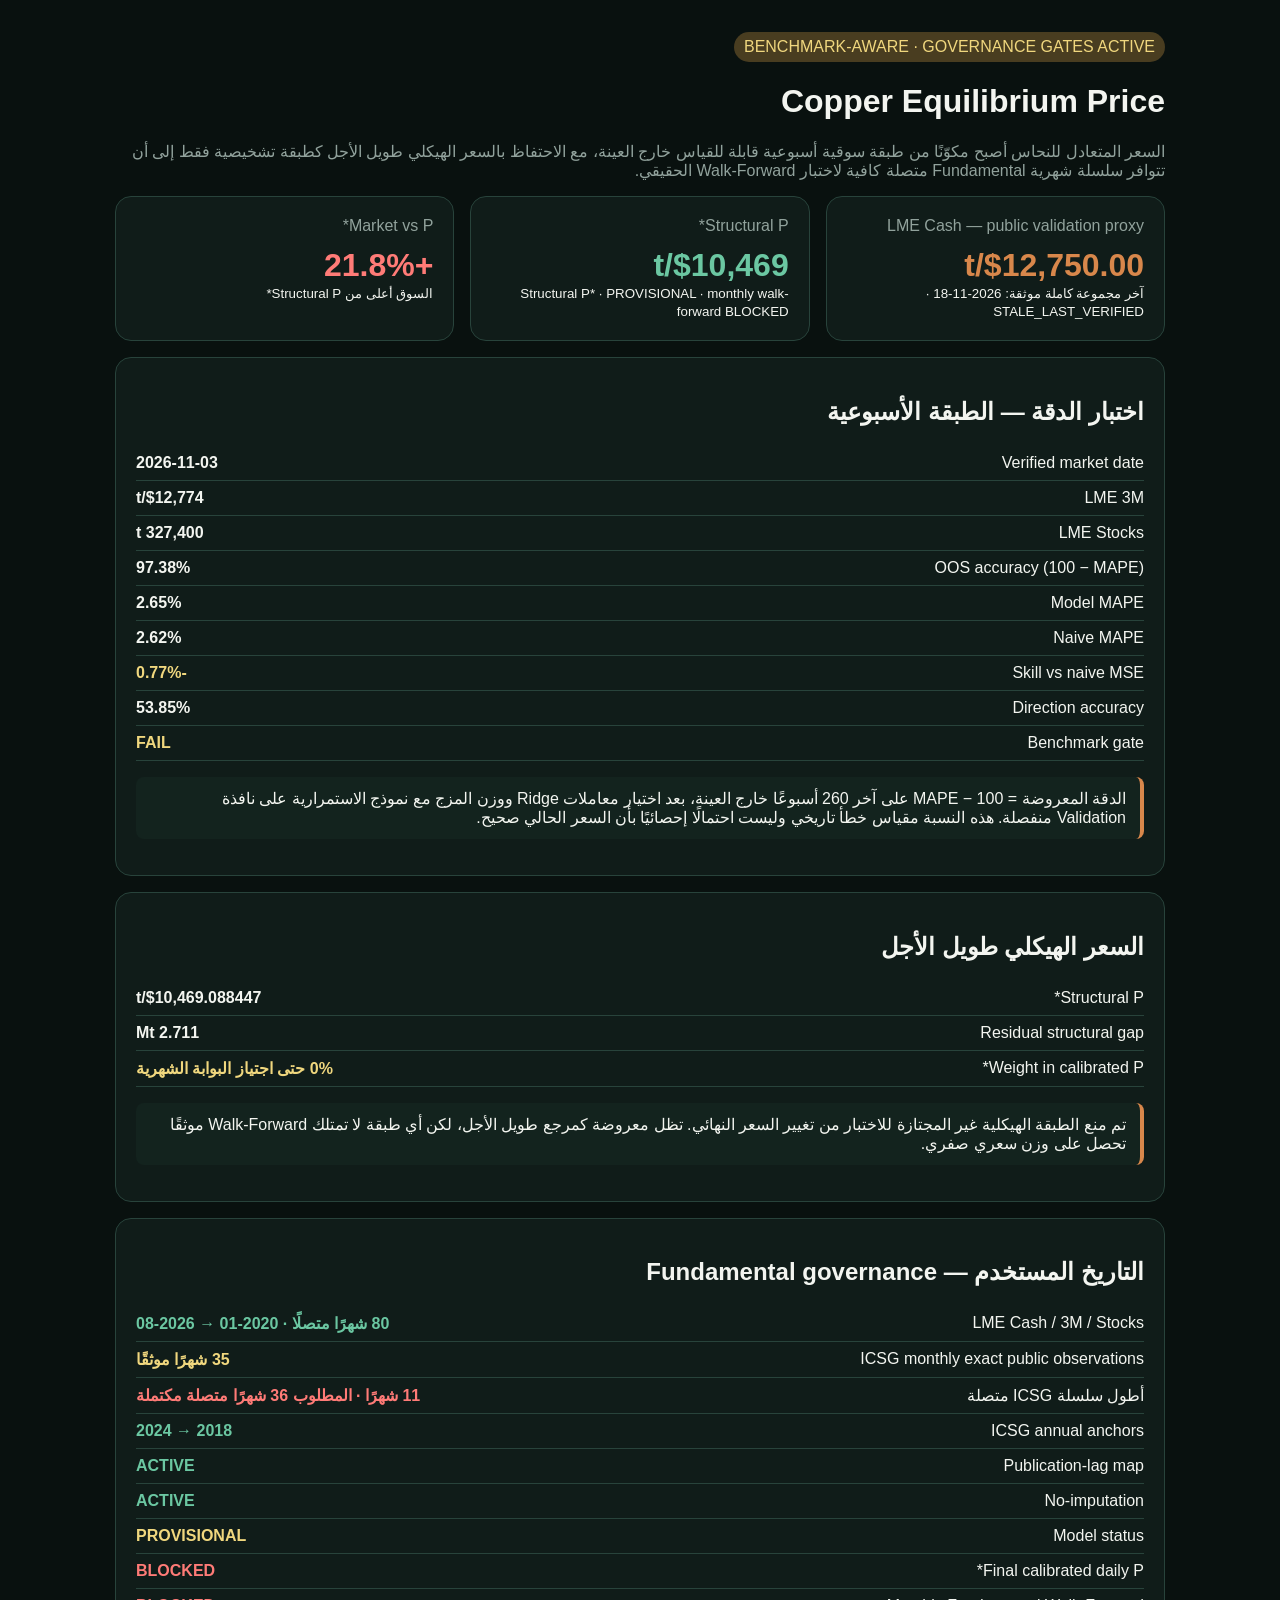
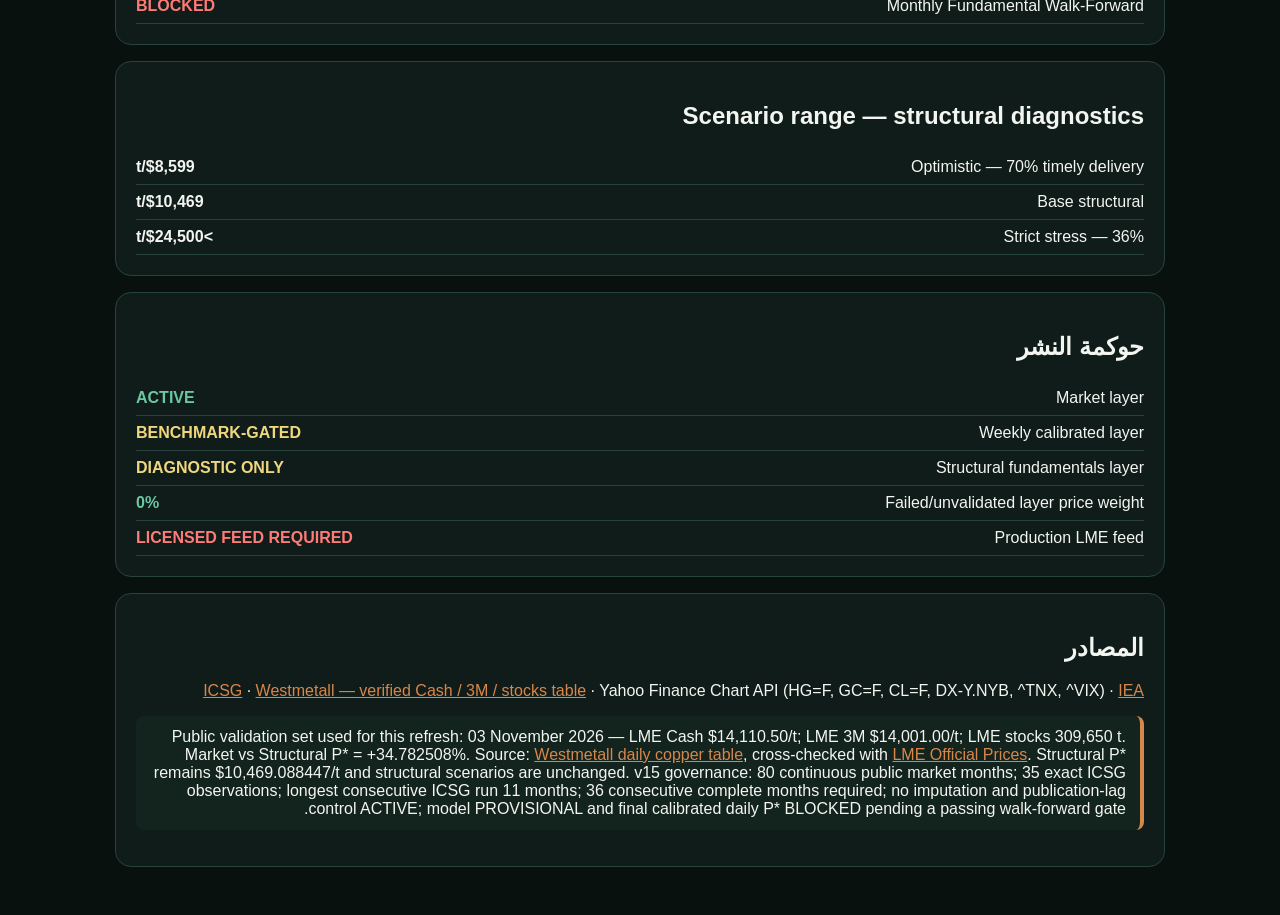
==== docs/index.html @ 7129dbda "chore(copper): strict-governance daily refresh" ====
<!doctype html><html lang="ar" dir="rtl"><head><meta charset="utf-8"><meta name="viewport" content="width=device-width,initial-scale=1"><title>Copper Equilibrium Price</title><style>body{margin:0;background:#09110f;color:#f3f5f0;font-family:Arial,sans-serif}main{max-width:1050px;margin:auto;padding:32px}.grid{display:grid;grid-template-columns:repeat(3,1fr);gap:16px}.card,.panel{background:#101c19;border:1px solid #28433b;border-radius:16px;padding:20px;margin-bottom:16px}.card strong{display:block;font-size:32px;margin-top:12px}.muted{color:#91a29c}.copper{color:#d8874b}.green{color:#6bc7a2}.red{color:#ff7b77}.yellow{color:#f0d77e}.badge{display:inline-block;padding:6px 10px;border-radius:999px;background:#493d20;color:#f0d77e}.row{display:flex;justify-content:space-between;gap:18px;padding:8px 0;border-bottom:1px solid #28433b}.note{background:#13231e;border-right:4px solid #d8874b;padding:12px 14px;border-radius:8px}a{color:#d8874b}@media(max-width:800px){.grid{grid-template-columns:1fr}.row{align-items:flex-start}}</style></head><body><main><div class="badge">BENCHMARK-AWARE · GOVERNANCE GATES ACTIVE</div><h1>Copper Equilibrium Price</h1><p class="muted">السعر المتعادل للنحاس أصبح مكوّنًا من طبقة سوقية أسبوعية قابلة للقياس خارج العينة، مع الاحتفاظ بالسعر الهيكلي طويل الأجل كطبقة تشخيصية فقط إلى أن تتوافر سلسلة شهرية Fundamental متصلة كافية لاختبار Walk-Forward الحقيقي.</p><section class="grid"><div class="card"><span class="muted">LME Cash — public validation proxy</span><strong class="copper">$12,750.00/t</strong><small>آخر مجموعة كاملة موثقة: 2026-11-18 · STALE_LAST_VERIFIED</small></div><div class="card"><span class="muted">Structural P*</span><strong class="green">$10,469/t</strong><small>Structural P* · PROVISIONAL · monthly walk-forward BLOCKED</small></div><div class="card"><span class="muted">Market vs P*</span><strong class="red">+21.8%</strong><small>السوق أعلى من Structural P*</small></div></section><section class="panel"><h2>اختبار الدقة — الطبقة الأسبوعية</h2><div class="row"><span>Verified market date</span><b>2026-11-03</b></div><div class="row"><span>LME 3M</span><b>$12,774/t</b></div><div class="row"><span>LME Stocks</span><b>327,400 t</b></div><div class="row"><span>OOS accuracy (100 − MAPE)</span><b>97.38%</b></div><div class="row"><span>Model MAPE</span><b>2.65%</b></div><div class="row"><span>Naive MAPE</span><b>2.62%</b></div><div class="row"><span>Skill vs naive MSE</span><b class="yellow">-0.77%</b></div><div class="row"><span>Direction accuracy</span><b>53.85%</b></div><div class="row"><span>Benchmark gate</span><b class="yellow">FAIL</b></div><p class="note">الدقة المعروضة = 100 − MAPE على آخر 260 أسبوعًا خارج العينة، بعد اختيار معاملات Ridge ووزن المزج مع نموذج الاستمرارية على نافذة Validation منفصلة. هذه النسبة مقياس خطأ تاريخي وليست احتمالًا إحصائيًا بأن السعر الحالي صحيح.</p></section><section class="panel"><h2>السعر الهيكلي طويل الأجل</h2><div class="row"><span>Structural P*</span><b>$10,469.088447/t</b></div><div class="row"><span>Residual structural gap</span><b>2.711 Mt</b></div><div class="row"><span>Weight in calibrated P*</span><b class="yellow">0% حتى اجتياز البوابة الشهرية</b></div><p class="note">تم منع الطبقة الهيكلية غير المجتازة للاختبار من تغيير السعر النهائي. تظل معروضة كمرجع طويل الأجل، لكن أي طبقة لا تمتلك Walk-Forward موثقًا تحصل على وزن سعري صفري.</p></section><section class="panel"><h2>التاريخ المستخدم — Fundamental governance</h2><div class="row"><span>LME Cash / 3M / Stocks</span><b class="green">80 شهرًا متصلًا · 2020-01 → 2026-08</b></div><div class="row"><span>ICSG monthly exact public observations</span><b class="yellow">35 شهرًا موثقًا</b></div><div class="row"><span>أطول سلسلة ICSG متصلة</span><b class="red">11 شهرًا · المطلوب 36 شهرًا متصلة مكتملة</b></div><div class="row"><span>ICSG annual anchors</span><b class="green">2018 → 2024</b></div><div class="row"><span>Publication-lag map</span><b class="green">ACTIVE</b></div><div class="row"><span>No-imputation</span><b class="green">ACTIVE</b></div><div class="row"><span>Model status</span><b class="yellow">PROVISIONAL</b></div><div class="row"><span>Final calibrated daily P*</span><b class="red">BLOCKED</b></div><div class="row"><span>Monthly Fundamental Walk-Forward</span><b class="red">BLOCKED</b></div></section><section class="panel"><h2>Scenario range — structural diagnostics</h2><div class="row"><span>Optimistic — 70% timely delivery</span><b>$8,599/t</b></div><div class="row"><span>Base structural</span><b>$10,469/t</b></div><div class="row"><span>Strict stress — 36%</span><b>&gt;$24,500/t</b></div></section><section class="panel"><h2>حوكمة النشر</h2><div class="row"><span>Market layer</span><b class="green">ACTIVE</b></div><div class="row"><span>Weekly calibrated layer</span><b class="yellow">BENCHMARK-GATED</b></div><div class="row"><span>Structural fundamentals layer</span><b class="yellow">DIAGNOSTIC ONLY</b></div><div class="row"><span>Failed/unvalidated layer price weight</span><b class="green">0%</b></div><div class="row"><span>Production LME feed</span><b class="red">LICENSED FEED REQUIRED</b></div></section><section class="panel"><h2>المصادر</h2><p><a href="https://icsg.org/statistical/" target="_blank">ICSG</a> · <a href="https://www.westmetall.com/en/markdaten.php?action=table&field=LME_Cu_cash" target="_blank">Westmetall — verified Cash / 3M / stocks table</a> · Yahoo Finance Chart API (HG=F, GC=F, CL=F, DX-Y.NYB, ^TNX, ^VIX) · <a href="https://www.iea.org/reports/copper-2" target="_blank">IEA</a></p><p class="note">Public validation set used for this refresh: 03 November 2026 — LME Cash $14,110.50/t; LME 3M $14,001.00/t; LME stocks 309,650 t. Market vs Structural P* = +34.782508%. Source: <a href="https://www.westmetall.com/en/markdaten.php?action=table&amp;field=LME_Cu_cash">Westmetall daily copper table</a>, cross-checked with <a href="https://www.lme.com/Market-data/Reports-and-data/LME-Official-Prices">LME Official Prices</a>. Structural P* remains $10,469.088447/t and structural scenarios are unchanged. v15 governance: 80 continuous public market months; 35 exact ICSG observations; longest consecutive ICSG run 11 months; 36 consecutive complete months required; no imputation and publication-lag control ACTIVE; model PROVISIONAL and final calibrated daily P* BLOCKED pending a passing walk-forward gate.</p></section></main></body></html>
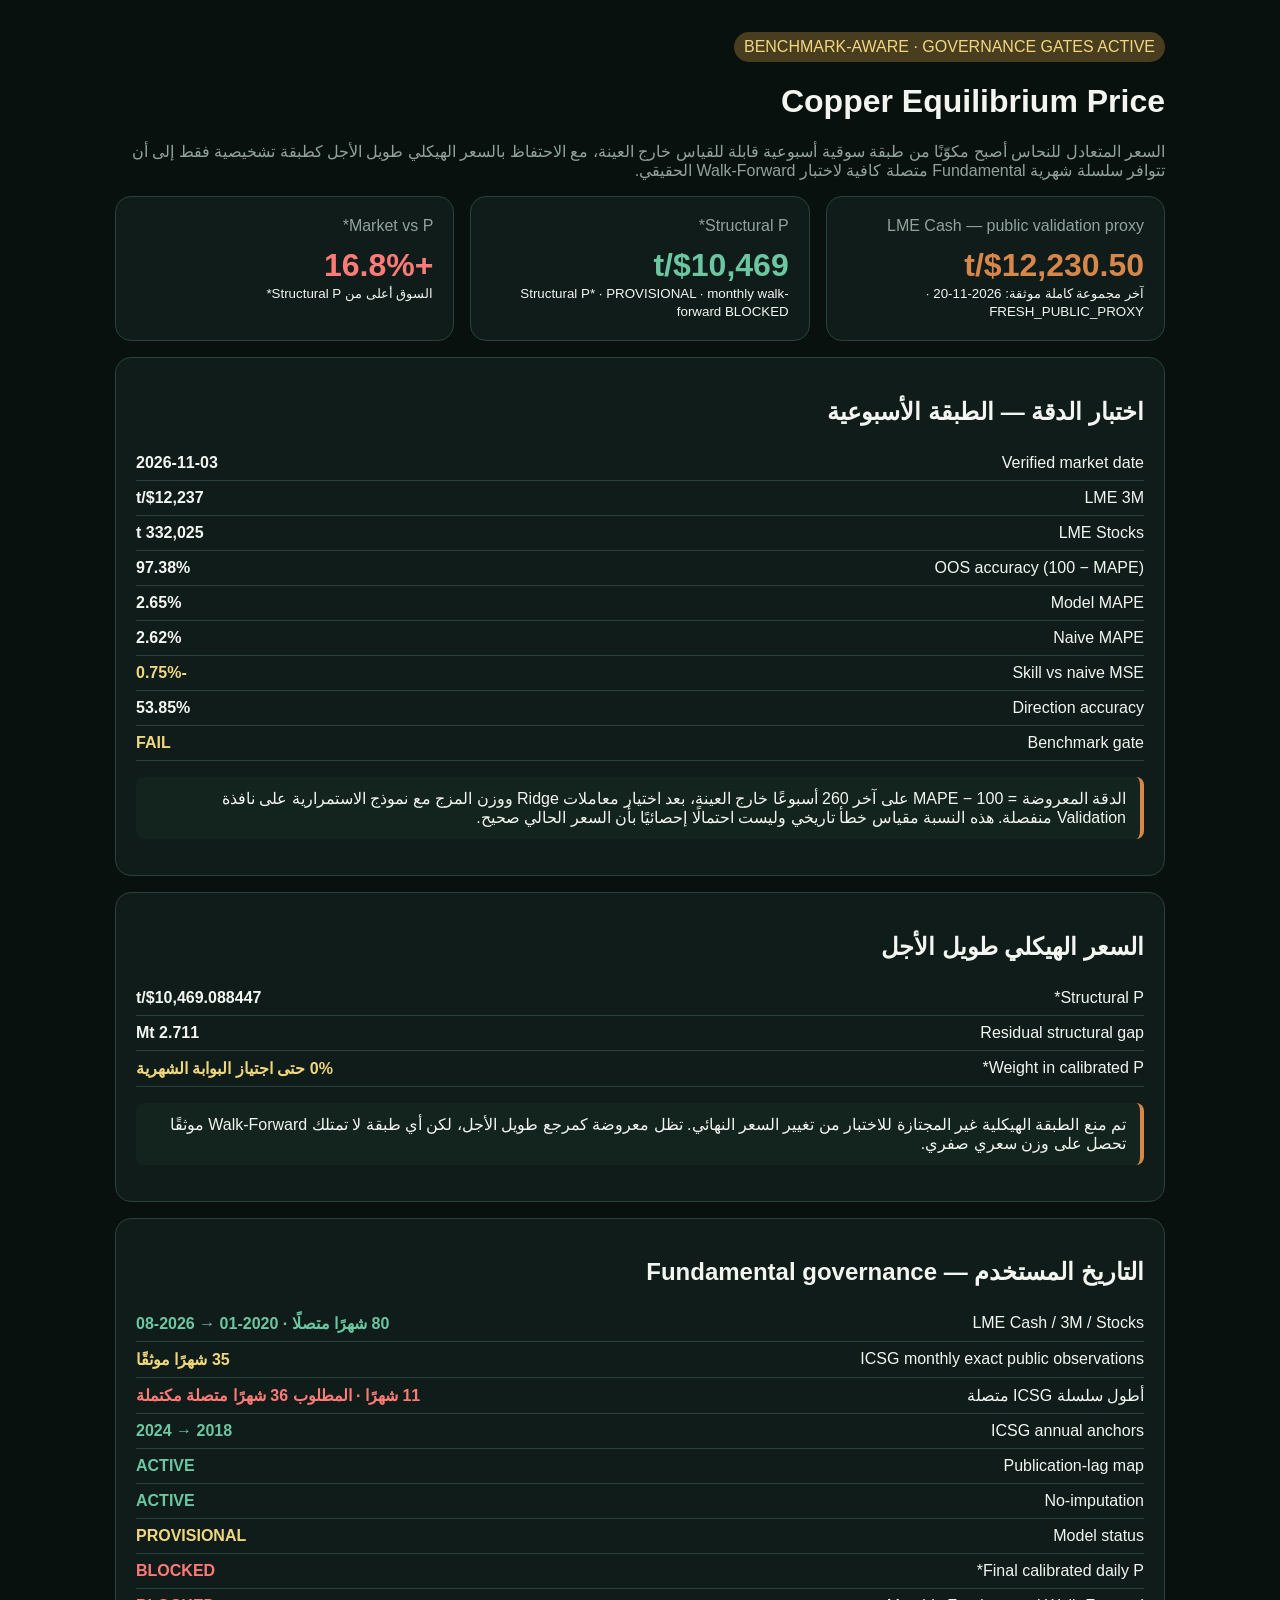
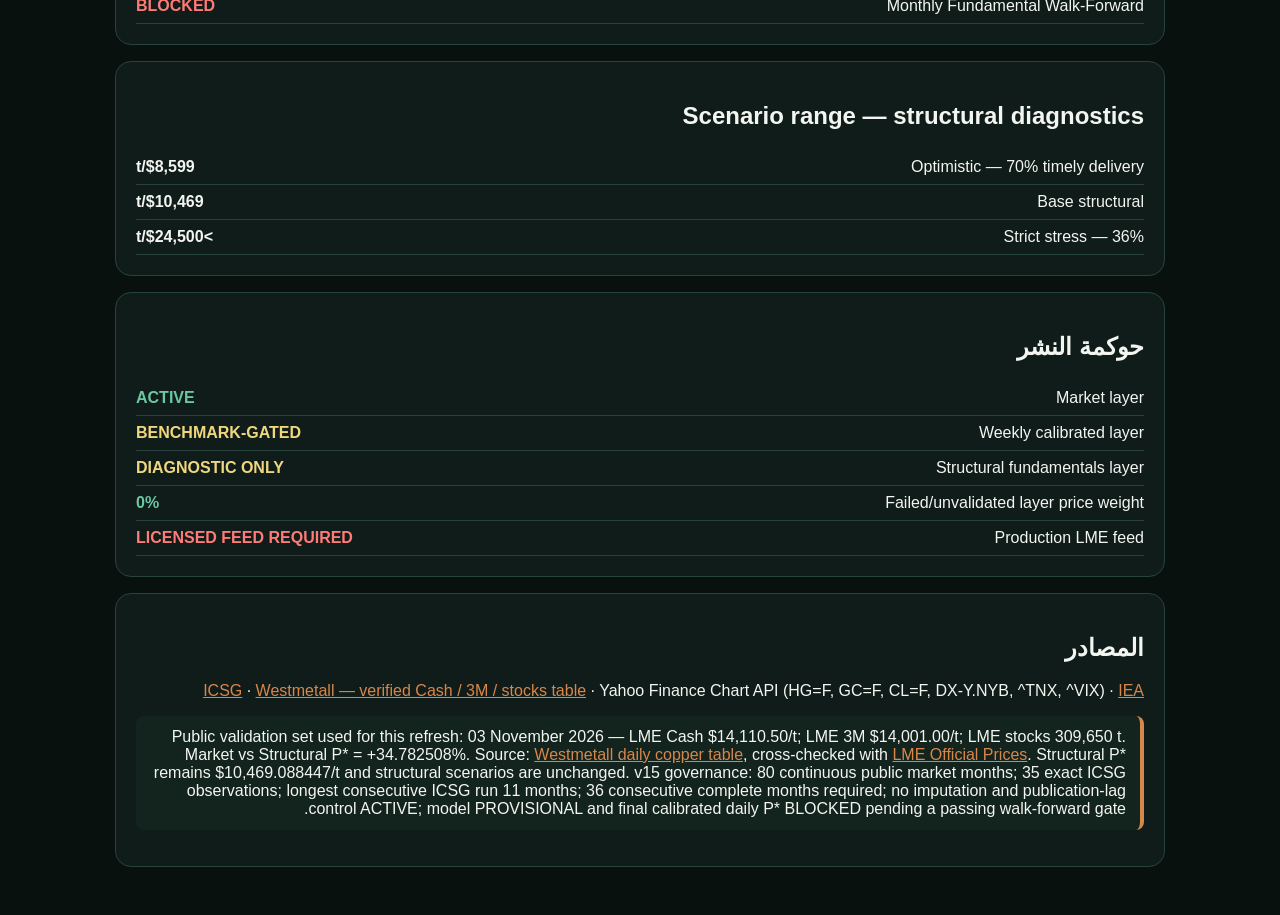
==== commit 991b9c1f: "chore(copper): strict-governance daily refresh" ====
--- a/docs/index.html
+++ b/docs/index.html
@@ -1 +1 @@
-<!doctype html><html lang="ar" dir="rtl"><head><meta charset="utf-8"><meta name="viewport" content="width=device-width,initial-scale=1"><title>Copper Equilibrium Price</title><style>body{margin:0;background:#09110f;color:#f3f5f0;font-family:Arial,sans-serif}main{max-width:1050px;margin:auto;padding:32px}.grid{display:grid;grid-template-columns:repeat(3,1fr);gap:16px}.card,.panel{background:#101c19;border:1px solid #28433b;border-radius:16px;padding:20px;margin-bottom:16px}.card strong{display:block;font-size:32px;margin-top:12px}.muted{color:#91a29c}.copper{color:#d8874b}.green{color:#6bc7a2}.red{color:#ff7b77}.yellow{color:#f0d77e}.badge{display:inline-block;padding:6px 10px;border-radius:999px;background:#493d20;color:#f0d77e}.row{display:flex;justify-content:space-between;gap:18px;padding:8px 0;border-bottom:1px solid #28433b}.note{background:#13231e;border-right:4px solid #d8874b;padding:12px 14px;border-radius:8px}a{color:#d8874b}@media(max-width:800px){.grid{grid-template-columns:1fr}.row{align-items:flex-start}}</style></head><body><main><div class="badge">BENCHMARK-AWARE · GOVERNANCE GATES ACTIVE</div><h1>Copper Equilibrium Price</h1><p class="muted">السعر المتعادل للنحاس أصبح مكوّنًا من طبقة سوقية أسبوعية قابلة للقياس خارج العينة، مع الاحتفاظ بالسعر الهيكلي طويل الأجل كطبقة تشخيصية فقط إلى أن تتوافر سلسلة شهرية Fundamental متصلة كافية لاختبار Walk-Forward الحقيقي.</p><section class="grid"><div class="card"><span class="muted">LME Cash — public validation proxy</span><strong class="copper">$12,750.00/t</strong><small>آخر مجموعة كاملة موثقة: 2026-11-18 · STALE_LAST_VERIFIED</small></div><div class="card"><span class="muted">Structural P*</span><strong class="green">$10,469/t</strong><small>Structural P* · PROVISIONAL · monthly walk-forward BLOCKED</small></div><div class="card"><span class="muted">Market vs P*</span><strong class="red">+21.8%</strong><small>السوق أعلى من Structural P*</small></div></section><section class="panel"><h2>اختبار الدقة — الطبقة الأسبوعية</h2><div class="row"><span>Verified market date</span><b>2026-11-03</b></div><div class="row"><span>LME 3M</span><b>$12,774/t</b></div><div class="row"><span>LME Stocks</span><b>327,400 t</b></div><div class="row"><span>OOS accuracy (100 − MAPE)</span><b>97.38%</b></div><div class="row"><span>Model MAPE</span><b>2.65%</b></div><div class="row"><span>Naive MAPE</span><b>2.62%</b></div><div class="row"><span>Skill vs naive MSE</span><b class="yellow">-0.77%</b></div><div class="row"><span>Direction accuracy</span><b>53.85%</b></div><div class="row"><span>Benchmark gate</span><b class="yellow">FAIL</b></div><p class="note">الدقة المعروضة = 100 − MAPE على آخر 260 أسبوعًا خارج العينة، بعد اختيار معاملات Ridge ووزن المزج مع نموذج الاستمرارية على نافذة Validation منفصلة. هذه النسبة مقياس خطأ تاريخي وليست احتمالًا إحصائيًا بأن السعر الحالي صحيح.</p></section><section class="panel"><h2>السعر الهيكلي طويل الأجل</h2><div class="row"><span>Structural P*</span><b>$10,469.088447/t</b></div><div class="row"><span>Residual structural gap</span><b>2.711 Mt</b></div><div class="row"><span>Weight in calibrated P*</span><b class="yellow">0% حتى اجتياز البوابة الشهرية</b></div><p class="note">تم منع الطبقة الهيكلية غير المجتازة للاختبار من تغيير السعر النهائي. تظل معروضة كمرجع طويل الأجل، لكن أي طبقة لا تمتلك Walk-Forward موثقًا تحصل على وزن سعري صفري.</p></section><section class="panel"><h2>التاريخ المستخدم — Fundamental governance</h2><div class="row"><span>LME Cash / 3M / Stocks</span><b class="green">80 شهرًا متصلًا · 2020-01 → 2026-08</b></div><div class="row"><span>ICSG monthly exact public observations</span><b class="yellow">35 شهرًا موثقًا</b></div><div class="row"><span>أطول سلسلة ICSG متصلة</span><b class="red">11 شهرًا · المطلوب 36 شهرًا متصلة مكتملة</b></div><div class="row"><span>ICSG annual anchors</span><b class="green">2018 → 2024</b></div><div class="row"><span>Publication-lag map</span><b class="green">ACTIVE</b></div><div class="row"><span>No-imputation</span><b class="green">ACTIVE</b></div><div class="row"><span>Model status</span><b class="yellow">PROVISIONAL</b></div><div class="row"><span>Final calibrated daily P*</span><b class="red">BLOCKED</b></div><div class="row"><span>Monthly Fundamental Walk-Forward</span><b class="red">BLOCKED</b></div></section><section class="panel"><h2>Scenario range — structural diagnostics</h2><div class="row"><span>Optimistic — 70% timely delivery</span><b>$8,599/t</b></div><div class="row"><span>Base structural</span><b>$10,469/t</b></div><div class="row"><span>Strict stress — 36%</span><b>&gt;$24,500/t</b></div></section><section class="panel"><h2>حوكمة النشر</h2><div class="row"><span>Market layer</span><b class="green">ACTIVE</b></div><div class="row"><span>Weekly calibrated layer</span><b class="yellow">BENCHMARK-GATED</b></div><div class="row"><span>Structural fundamentals layer</span><b class="yellow">DIAGNOSTIC ONLY</b></div><div class="row"><span>Failed/unvalidated layer price weight</span><b class="green">0%</b></div><div class="row"><span>Production LME feed</span><b class="red">LICENSED FEED REQUIRED</b></div></section><section class="panel"><h2>المصادر</h2><p><a href="https://icsg.org/statistical/" target="_blank">ICSG</a> · <a href="https://www.westmetall.com/en/markdaten.php?action=table&field=LME_Cu_cash" target="_blank">Westmetall — verified Cash / 3M / stocks table</a> · Yahoo Finance Chart API (HG=F, GC=F, CL=F, DX-Y.NYB, ^TNX, ^VIX) · <a href="https://www.iea.org/reports/copper-2" target="_blank">IEA</a></p><p class="note">Public validation set used for this refresh: 03 November 2026 — LME Cash $14,110.50/t; LME 3M $14,001.00/t; LME stocks 309,650 t. Market vs Structural P* = +34.782508%. Source: <a href="https://www.westmetall.com/en/markdaten.php?action=table&amp;field=LME_Cu_cash">Westmetall daily copper table</a>, cross-checked with <a href="https://www.lme.com/Market-data/Reports-and-data/LME-Official-Prices">LME Official Prices</a>. Structural P* remains $10,469.088447/t and structural scenarios are unchanged. v15 governance: 80 continuous public market months; 35 exact ICSG observations; longest consecutive ICSG run 11 months; 36 consecutive complete months required; no imputation and publication-lag control ACTIVE; model PROVISIONAL and final calibrated daily P* BLOCKED pending a passing walk-forward gate.</p></section></main></body></html>
+<!doctype html><html lang="ar" dir="rtl"><head><meta charset="utf-8"><meta name="viewport" content="width=device-width,initial-scale=1"><title>Copper Equilibrium Price</title><style>body{margin:0;background:#09110f;color:#f3f5f0;font-family:Arial,sans-serif}main{max-width:1050px;margin:auto;padding:32px}.grid{display:grid;grid-template-columns:repeat(3,1fr);gap:16px}.card,.panel{background:#101c19;border:1px solid #28433b;border-radius:16px;padding:20px;margin-bottom:16px}.card strong{display:block;font-size:32px;margin-top:12px}.muted{color:#91a29c}.copper{color:#d8874b}.green{color:#6bc7a2}.red{color:#ff7b77}.yellow{color:#f0d77e}.badge{display:inline-block;padding:6px 10px;border-radius:999px;background:#493d20;color:#f0d77e}.row{display:flex;justify-content:space-between;gap:18px;padding:8px 0;border-bottom:1px solid #28433b}.note{background:#13231e;border-right:4px solid #d8874b;padding:12px 14px;border-radius:8px}a{color:#d8874b}@media(max-width:800px){.grid{grid-template-columns:1fr}.row{align-items:flex-start}}</style></head><body><main><div class="badge">BENCHMARK-AWARE · GOVERNANCE GATES ACTIVE</div><h1>Copper Equilibrium Price</h1><p class="muted">السعر المتعادل للنحاس أصبح مكوّنًا من طبقة سوقية أسبوعية قابلة للقياس خارج العينة، مع الاحتفاظ بالسعر الهيكلي طويل الأجل كطبقة تشخيصية فقط إلى أن تتوافر سلسلة شهرية Fundamental متصلة كافية لاختبار Walk-Forward الحقيقي.</p><section class="grid"><div class="card"><span class="muted">LME Cash — public validation proxy</span><strong class="copper">$12,230.50/t</strong><small>آخر مجموعة كاملة موثقة: 2026-11-20 · FRESH_PUBLIC_PROXY</small></div><div class="card"><span class="muted">Structural P*</span><strong class="green">$10,469/t</strong><small>Structural P* · PROVISIONAL · monthly walk-forward BLOCKED</small></div><div class="card"><span class="muted">Market vs P*</span><strong class="red">+16.8%</strong><small>السوق أعلى من Structural P*</small></div></section><section class="panel"><h2>اختبار الدقة — الطبقة الأسبوعية</h2><div class="row"><span>Verified market date</span><b>2026-11-03</b></div><div class="row"><span>LME 3M</span><b>$12,237/t</b></div><div class="row"><span>LME Stocks</span><b>332,025 t</b></div><div class="row"><span>OOS accuracy (100 − MAPE)</span><b>97.38%</b></div><div class="row"><span>Model MAPE</span><b>2.65%</b></div><div class="row"><span>Naive MAPE</span><b>2.62%</b></div><div class="row"><span>Skill vs naive MSE</span><b class="yellow">-0.75%</b></div><div class="row"><span>Direction accuracy</span><b>53.85%</b></div><div class="row"><span>Benchmark gate</span><b class="yellow">FAIL</b></div><p class="note">الدقة المعروضة = 100 − MAPE على آخر 260 أسبوعًا خارج العينة، بعد اختيار معاملات Ridge ووزن المزج مع نموذج الاستمرارية على نافذة Validation منفصلة. هذه النسبة مقياس خطأ تاريخي وليست احتمالًا إحصائيًا بأن السعر الحالي صحيح.</p></section><section class="panel"><h2>السعر الهيكلي طويل الأجل</h2><div class="row"><span>Structural P*</span><b>$10,469.088447/t</b></div><div class="row"><span>Residual structural gap</span><b>2.711 Mt</b></div><div class="row"><span>Weight in calibrated P*</span><b class="yellow">0% حتى اجتياز البوابة الشهرية</b></div><p class="note">تم منع الطبقة الهيكلية غير المجتازة للاختبار من تغيير السعر النهائي. تظل معروضة كمرجع طويل الأجل، لكن أي طبقة لا تمتلك Walk-Forward موثقًا تحصل على وزن سعري صفري.</p></section><section class="panel"><h2>التاريخ المستخدم — Fundamental governance</h2><div class="row"><span>LME Cash / 3M / Stocks</span><b class="green">80 شهرًا متصلًا · 2020-01 → 2026-08</b></div><div class="row"><span>ICSG monthly exact public observations</span><b class="yellow">35 شهرًا موثقًا</b></div><div class="row"><span>أطول سلسلة ICSG متصلة</span><b class="red">11 شهرًا · المطلوب 36 شهرًا متصلة مكتملة</b></div><div class="row"><span>ICSG annual anchors</span><b class="green">2018 → 2024</b></div><div class="row"><span>Publication-lag map</span><b class="green">ACTIVE</b></div><div class="row"><span>No-imputation</span><b class="green">ACTIVE</b></div><div class="row"><span>Model status</span><b class="yellow">PROVISIONAL</b></div><div class="row"><span>Final calibrated daily P*</span><b class="red">BLOCKED</b></div><div class="row"><span>Monthly Fundamental Walk-Forward</span><b class="red">BLOCKED</b></div></section><section class="panel"><h2>Scenario range — structural diagnostics</h2><div class="row"><span>Optimistic — 70% timely delivery</span><b>$8,599/t</b></div><div class="row"><span>Base structural</span><b>$10,469/t</b></div><div class="row"><span>Strict stress — 36%</span><b>&gt;$24,500/t</b></div></section><section class="panel"><h2>حوكمة النشر</h2><div class="row"><span>Market layer</span><b class="green">ACTIVE</b></div><div class="row"><span>Weekly calibrated layer</span><b class="yellow">BENCHMARK-GATED</b></div><div class="row"><span>Structural fundamentals layer</span><b class="yellow">DIAGNOSTIC ONLY</b></div><div class="row"><span>Failed/unvalidated layer price weight</span><b class="green">0%</b></div><div class="row"><span>Production LME feed</span><b class="red">LICENSED FEED REQUIRED</b></div></section><section class="panel"><h2>المصادر</h2><p><a href="https://icsg.org/statistical/" target="_blank">ICSG</a> · <a href="https://www.westmetall.com/en/markdaten.php?action=table&field=LME_Cu_cash" target="_blank">Westmetall — verified Cash / 3M / stocks table</a> · Yahoo Finance Chart API (HG=F, GC=F, CL=F, DX-Y.NYB, ^TNX, ^VIX) · <a href="https://www.iea.org/reports/copper-2" target="_blank">IEA</a></p><p class="note">Public validation set used for this refresh: 03 November 2026 — LME Cash $14,110.50/t; LME 3M $14,001.00/t; LME stocks 309,650 t. Market vs Structural P* = +34.782508%. Source: <a href="https://www.westmetall.com/en/markdaten.php?action=table&amp;field=LME_Cu_cash">Westmetall daily copper table</a>, cross-checked with <a href="https://www.lme.com/Market-data/Reports-and-data/LME-Official-Prices">LME Official Prices</a>. Structural P* remains $10,469.088447/t and structural scenarios are unchanged. v15 governance: 80 continuous public market months; 35 exact ICSG observations; longest consecutive ICSG run 11 months; 36 consecutive complete months required; no imputation and publication-lag control ACTIVE; model PROVISIONAL and final calibrated daily P* BLOCKED pending a passing walk-forward gate.</p></section></main></body></html>
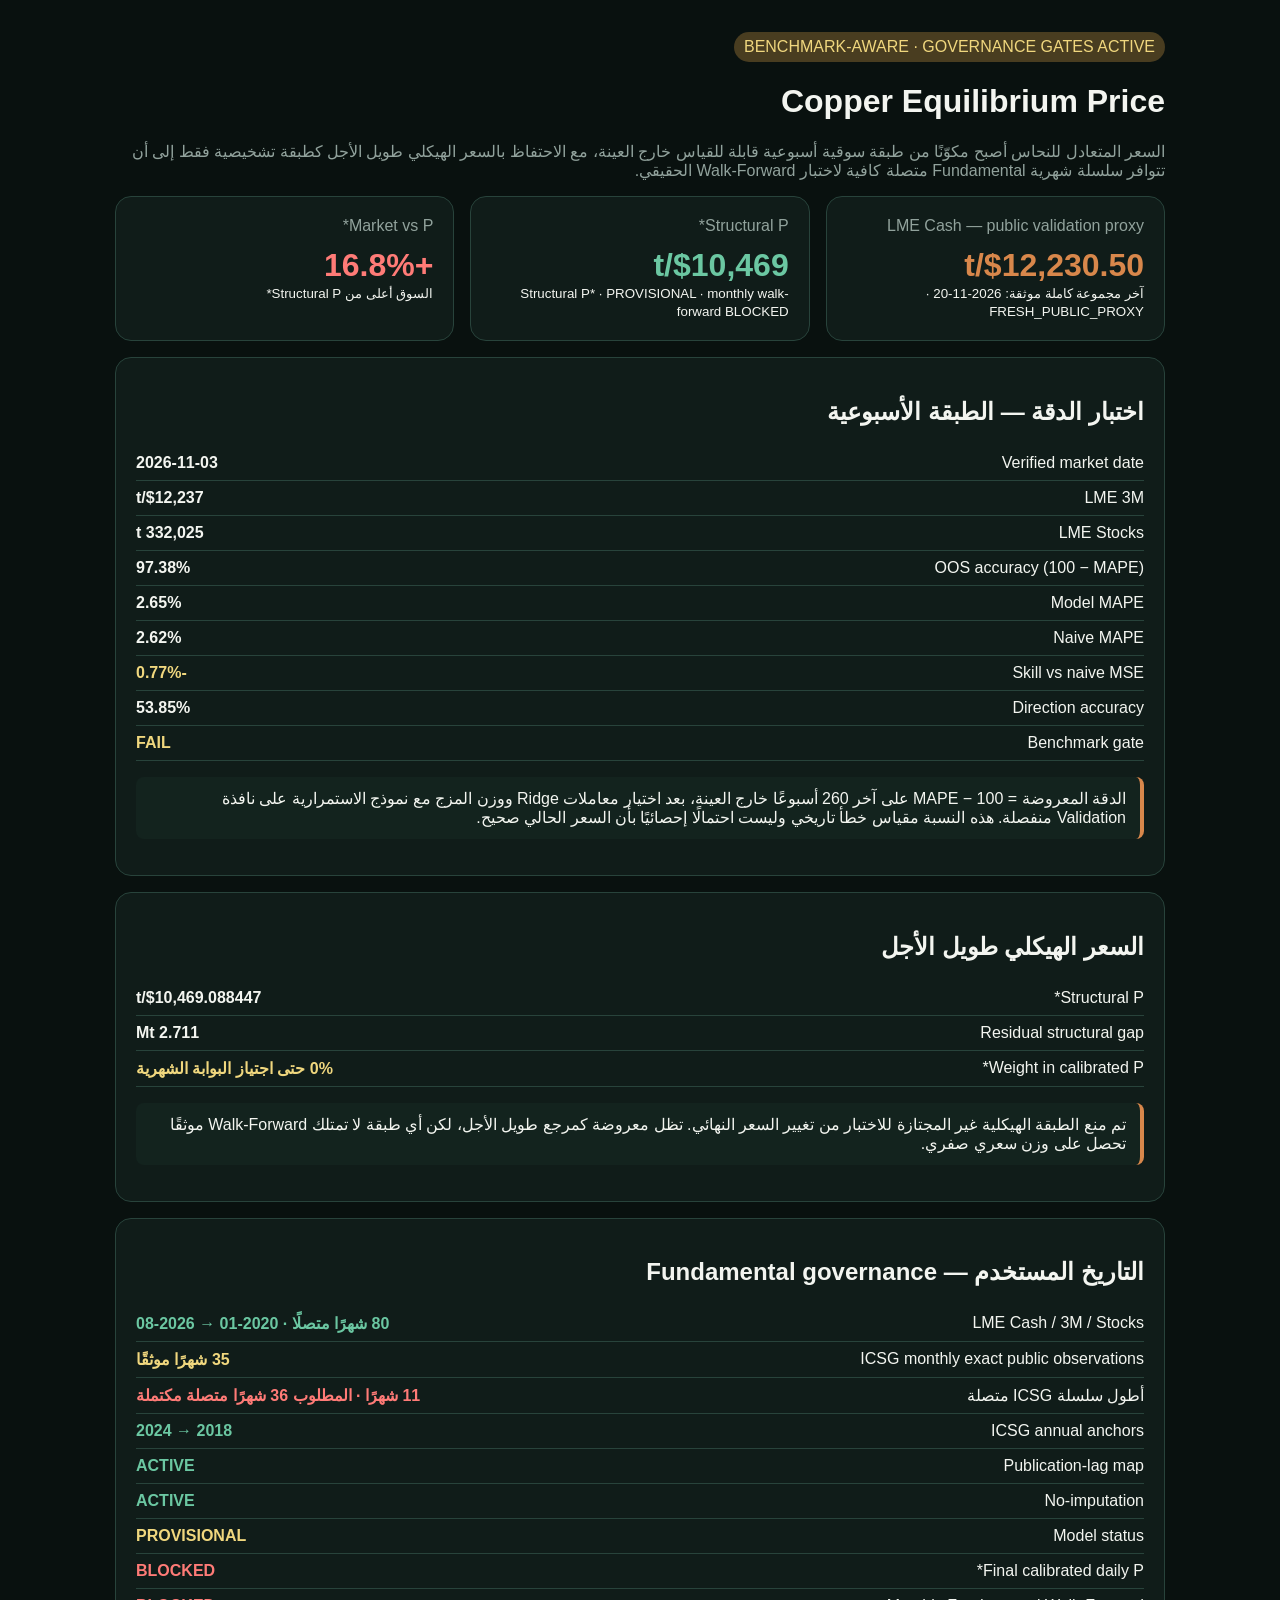
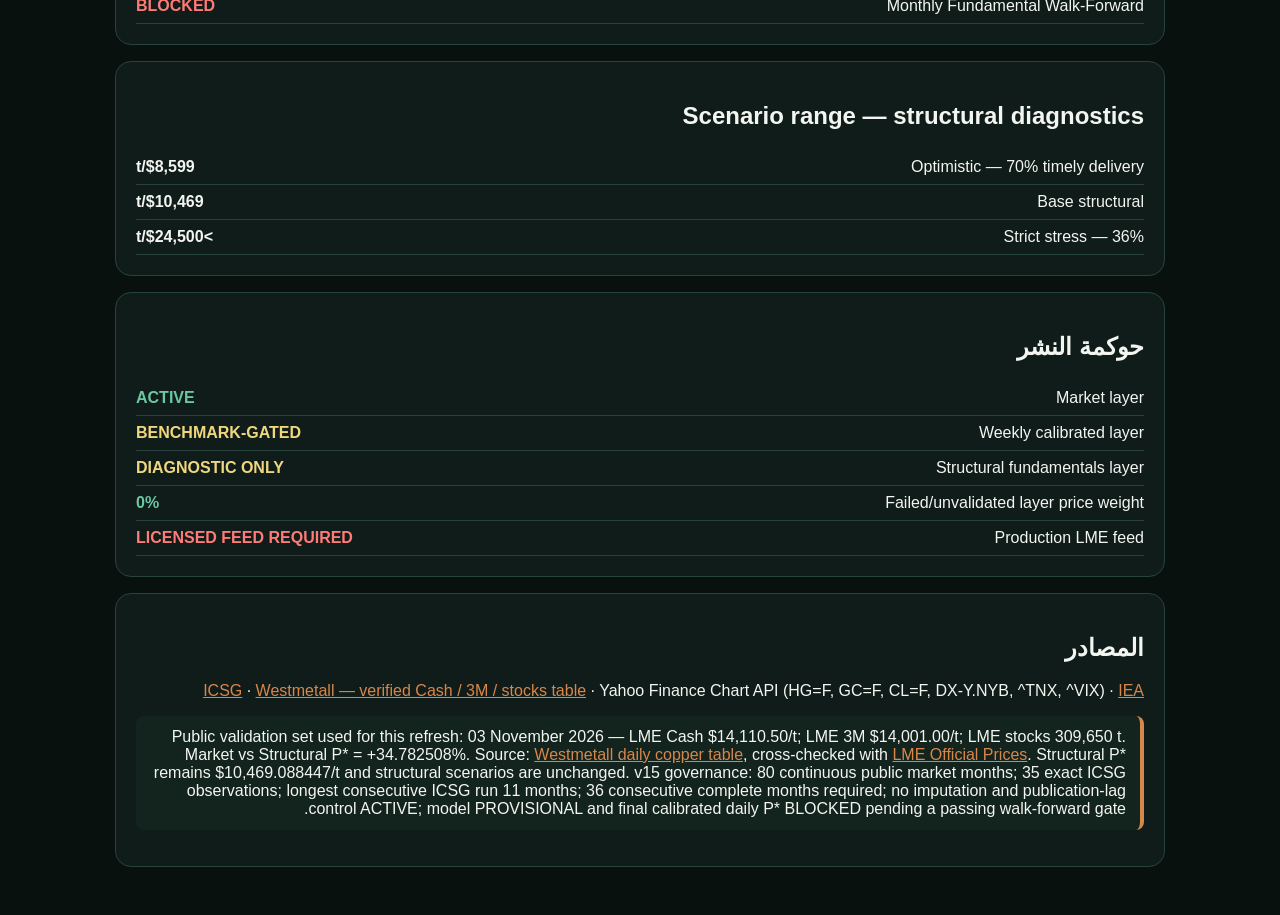
==== commit 0b5b0d12: "chore(copper): strict-governance daily refresh" ====
--- a/docs/index.html
+++ b/docs/index.html
@@ -1 +1 @@
-<!doctype html><html lang="ar" dir="rtl"><head><meta charset="utf-8"><meta name="viewport" content="width=device-width,initial-scale=1"><title>Copper Equilibrium Price</title><style>body{margin:0;background:#09110f;color:#f3f5f0;font-family:Arial,sans-serif}main{max-width:1050px;margin:auto;padding:32px}.grid{display:grid;grid-template-columns:repeat(3,1fr);gap:16px}.card,.panel{background:#101c19;border:1px solid #28433b;border-radius:16px;padding:20px;margin-bottom:16px}.card strong{display:block;font-size:32px;margin-top:12px}.muted{color:#91a29c}.copper{color:#d8874b}.green{color:#6bc7a2}.red{color:#ff7b77}.yellow{color:#f0d77e}.badge{display:inline-block;padding:6px 10px;border-radius:999px;background:#493d20;color:#f0d77e}.row{display:flex;justify-content:space-between;gap:18px;padding:8px 0;border-bottom:1px solid #28433b}.note{background:#13231e;border-right:4px solid #d8874b;padding:12px 14px;border-radius:8px}a{color:#d8874b}@media(max-width:800px){.grid{grid-template-columns:1fr}.row{align-items:flex-start}}</style></head><body><main><div class="badge">BENCHMARK-AWARE · GOVERNANCE GATES ACTIVE</div><h1>Copper Equilibrium Price</h1><p class="muted">السعر المتعادل للنحاس أصبح مكوّنًا من طبقة سوقية أسبوعية قابلة للقياس خارج العينة، مع الاحتفاظ بالسعر الهيكلي طويل الأجل كطبقة تشخيصية فقط إلى أن تتوافر سلسلة شهرية Fundamental متصلة كافية لاختبار Walk-Forward الحقيقي.</p><section class="grid"><div class="card"><span class="muted">LME Cash — public validation proxy</span><strong class="copper">$12,230.50/t</strong><small>آخر مجموعة كاملة موثقة: 2026-11-20 · FRESH_PUBLIC_PROXY</small></div><div class="card"><span class="muted">Structural P*</span><strong class="green">$10,469/t</strong><small>Structural P* · PROVISIONAL · monthly walk-forward BLOCKED</small></div><div class="card"><span class="muted">Market vs P*</span><strong class="red">+16.8%</strong><small>السوق أعلى من Structural P*</small></div></section><section class="panel"><h2>اختبار الدقة — الطبقة الأسبوعية</h2><div class="row"><span>Verified market date</span><b>2026-11-03</b></div><div class="row"><span>LME 3M</span><b>$12,237/t</b></div><div class="row"><span>LME Stocks</span><b>332,025 t</b></div><div class="row"><span>OOS accuracy (100 − MAPE)</span><b>97.38%</b></div><div class="row"><span>Model MAPE</span><b>2.65%</b></div><div class="row"><span>Naive MAPE</span><b>2.62%</b></div><div class="row"><span>Skill vs naive MSE</span><b class="yellow">-0.75%</b></div><div class="row"><span>Direction accuracy</span><b>53.85%</b></div><div class="row"><span>Benchmark gate</span><b class="yellow">FAIL</b></div><p class="note">الدقة المعروضة = 100 − MAPE على آخر 260 أسبوعًا خارج العينة، بعد اختيار معاملات Ridge ووزن المزج مع نموذج الاستمرارية على نافذة Validation منفصلة. هذه النسبة مقياس خطأ تاريخي وليست احتمالًا إحصائيًا بأن السعر الحالي صحيح.</p></section><section class="panel"><h2>السعر الهيكلي طويل الأجل</h2><div class="row"><span>Structural P*</span><b>$10,469.088447/t</b></div><div class="row"><span>Residual structural gap</span><b>2.711 Mt</b></div><div class="row"><span>Weight in calibrated P*</span><b class="yellow">0% حتى اجتياز البوابة الشهرية</b></div><p class="note">تم منع الطبقة الهيكلية غير المجتازة للاختبار من تغيير السعر النهائي. تظل معروضة كمرجع طويل الأجل، لكن أي طبقة لا تمتلك Walk-Forward موثقًا تحصل على وزن سعري صفري.</p></section><section class="panel"><h2>التاريخ المستخدم — Fundamental governance</h2><div class="row"><span>LME Cash / 3M / Stocks</span><b class="green">80 شهرًا متصلًا · 2020-01 → 2026-08</b></div><div class="row"><span>ICSG monthly exact public observations</span><b class="yellow">35 شهرًا موثقًا</b></div><div class="row"><span>أطول سلسلة ICSG متصلة</span><b class="red">11 شهرًا · المطلوب 36 شهرًا متصلة مكتملة</b></div><div class="row"><span>ICSG annual anchors</span><b class="green">2018 → 2024</b></div><div class="row"><span>Publication-lag map</span><b class="green">ACTIVE</b></div><div class="row"><span>No-imputation</span><b class="green">ACTIVE</b></div><div class="row"><span>Model status</span><b class="yellow">PROVISIONAL</b></div><div class="row"><span>Final calibrated daily P*</span><b class="red">BLOCKED</b></div><div class="row"><span>Monthly Fundamental Walk-Forward</span><b class="red">BLOCKED</b></div></section><section class="panel"><h2>Scenario range — structural diagnostics</h2><div class="row"><span>Optimistic — 70% timely delivery</span><b>$8,599/t</b></div><div class="row"><span>Base structural</span><b>$10,469/t</b></div><div class="row"><span>Strict stress — 36%</span><b>&gt;$24,500/t</b></div></section><section class="panel"><h2>حوكمة النشر</h2><div class="row"><span>Market layer</span><b class="green">ACTIVE</b></div><div class="row"><span>Weekly calibrated layer</span><b class="yellow">BENCHMARK-GATED</b></div><div class="row"><span>Structural fundamentals layer</span><b class="yellow">DIAGNOSTIC ONLY</b></div><div class="row"><span>Failed/unvalidated layer price weight</span><b class="green">0%</b></div><div class="row"><span>Production LME feed</span><b class="red">LICENSED FEED REQUIRED</b></div></section><section class="panel"><h2>المصادر</h2><p><a href="https://icsg.org/statistical/" target="_blank">ICSG</a> · <a href="https://www.westmetall.com/en/markdaten.php?action=table&field=LME_Cu_cash" target="_blank">Westmetall — verified Cash / 3M / stocks table</a> · Yahoo Finance Chart API (HG=F, GC=F, CL=F, DX-Y.NYB, ^TNX, ^VIX) · <a href="https://www.iea.org/reports/copper-2" target="_blank">IEA</a></p><p class="note">Public validation set used for this refresh: 03 November 2026 — LME Cash $14,110.50/t; LME 3M $14,001.00/t; LME stocks 309,650 t. Market vs Structural P* = +34.782508%. Source: <a href="https://www.westmetall.com/en/markdaten.php?action=table&amp;field=LME_Cu_cash">Westmetall daily copper table</a>, cross-checked with <a href="https://www.lme.com/Market-data/Reports-and-data/LME-Official-Prices">LME Official Prices</a>. Structural P* remains $10,469.088447/t and structural scenarios are unchanged. v15 governance: 80 continuous public market months; 35 exact ICSG observations; longest consecutive ICSG run 11 months; 36 consecutive complete months required; no imputation and publication-lag control ACTIVE; model PROVISIONAL and final calibrated daily P* BLOCKED pending a passing walk-forward gate.</p></section></main></body></html>
+<!doctype html><html lang="ar" dir="rtl"><head><meta charset="utf-8"><meta name="viewport" content="width=device-width,initial-scale=1"><title>Copper Equilibrium Price</title><style>body{margin:0;background:#09110f;color:#f3f5f0;font-family:Arial,sans-serif}main{max-width:1050px;margin:auto;padding:32px}.grid{display:grid;grid-template-columns:repeat(3,1fr);gap:16px}.card,.panel{background:#101c19;border:1px solid #28433b;border-radius:16px;padding:20px;margin-bottom:16px}.card strong{display:block;font-size:32px;margin-top:12px}.muted{color:#91a29c}.copper{color:#d8874b}.green{color:#6bc7a2}.red{color:#ff7b77}.yellow{color:#f0d77e}.badge{display:inline-block;padding:6px 10px;border-radius:999px;background:#493d20;color:#f0d77e}.row{display:flex;justify-content:space-between;gap:18px;padding:8px 0;border-bottom:1px solid #28433b}.note{background:#13231e;border-right:4px solid #d8874b;padding:12px 14px;border-radius:8px}a{color:#d8874b}@media(max-width:800px){.grid{grid-template-columns:1fr}.row{align-items:flex-start}}</style></head><body><main><div class="badge">BENCHMARK-AWARE · GOVERNANCE GATES ACTIVE</div><h1>Copper Equilibrium Price</h1><p class="muted">السعر المتعادل للنحاس أصبح مكوّنًا من طبقة سوقية أسبوعية قابلة للقياس خارج العينة، مع الاحتفاظ بالسعر الهيكلي طويل الأجل كطبقة تشخيصية فقط إلى أن تتوافر سلسلة شهرية Fundamental متصلة كافية لاختبار Walk-Forward الحقيقي.</p><section class="grid"><div class="card"><span class="muted">LME Cash — public validation proxy</span><strong class="copper">$12,230.50/t</strong><small>آخر مجموعة كاملة موثقة: 2026-11-20 · FRESH_PUBLIC_PROXY</small></div><div class="card"><span class="muted">Structural P*</span><strong class="green">$10,469/t</strong><small>Structural P* · PROVISIONAL · monthly walk-forward BLOCKED</small></div><div class="card"><span class="muted">Market vs P*</span><strong class="red">+16.8%</strong><small>السوق أعلى من Structural P*</small></div></section><section class="panel"><h2>اختبار الدقة — الطبقة الأسبوعية</h2><div class="row"><span>Verified market date</span><b>2026-11-03</b></div><div class="row"><span>LME 3M</span><b>$12,237/t</b></div><div class="row"><span>LME Stocks</span><b>332,025 t</b></div><div class="row"><span>OOS accuracy (100 − MAPE)</span><b>97.38%</b></div><div class="row"><span>Model MAPE</span><b>2.65%</b></div><div class="row"><span>Naive MAPE</span><b>2.62%</b></div><div class="row"><span>Skill vs naive MSE</span><b class="yellow">-0.77%</b></div><div class="row"><span>Direction accuracy</span><b>53.85%</b></div><div class="row"><span>Benchmark gate</span><b class="yellow">FAIL</b></div><p class="note">الدقة المعروضة = 100 − MAPE على آخر 260 أسبوعًا خارج العينة، بعد اختيار معاملات Ridge ووزن المزج مع نموذج الاستمرارية على نافذة Validation منفصلة. هذه النسبة مقياس خطأ تاريخي وليست احتمالًا إحصائيًا بأن السعر الحالي صحيح.</p></section><section class="panel"><h2>السعر الهيكلي طويل الأجل</h2><div class="row"><span>Structural P*</span><b>$10,469.088447/t</b></div><div class="row"><span>Residual structural gap</span><b>2.711 Mt</b></div><div class="row"><span>Weight in calibrated P*</span><b class="yellow">0% حتى اجتياز البوابة الشهرية</b></div><p class="note">تم منع الطبقة الهيكلية غير المجتازة للاختبار من تغيير السعر النهائي. تظل معروضة كمرجع طويل الأجل، لكن أي طبقة لا تمتلك Walk-Forward موثقًا تحصل على وزن سعري صفري.</p></section><section class="panel"><h2>التاريخ المستخدم — Fundamental governance</h2><div class="row"><span>LME Cash / 3M / Stocks</span><b class="green">80 شهرًا متصلًا · 2020-01 → 2026-08</b></div><div class="row"><span>ICSG monthly exact public observations</span><b class="yellow">35 شهرًا موثقًا</b></div><div class="row"><span>أطول سلسلة ICSG متصلة</span><b class="red">11 شهرًا · المطلوب 36 شهرًا متصلة مكتملة</b></div><div class="row"><span>ICSG annual anchors</span><b class="green">2018 → 2024</b></div><div class="row"><span>Publication-lag map</span><b class="green">ACTIVE</b></div><div class="row"><span>No-imputation</span><b class="green">ACTIVE</b></div><div class="row"><span>Model status</span><b class="yellow">PROVISIONAL</b></div><div class="row"><span>Final calibrated daily P*</span><b class="red">BLOCKED</b></div><div class="row"><span>Monthly Fundamental Walk-Forward</span><b class="red">BLOCKED</b></div></section><section class="panel"><h2>Scenario range — structural diagnostics</h2><div class="row"><span>Optimistic — 70% timely delivery</span><b>$8,599/t</b></div><div class="row"><span>Base structural</span><b>$10,469/t</b></div><div class="row"><span>Strict stress — 36%</span><b>&gt;$24,500/t</b></div></section><section class="panel"><h2>حوكمة النشر</h2><div class="row"><span>Market layer</span><b class="green">ACTIVE</b></div><div class="row"><span>Weekly calibrated layer</span><b class="yellow">BENCHMARK-GATED</b></div><div class="row"><span>Structural fundamentals layer</span><b class="yellow">DIAGNOSTIC ONLY</b></div><div class="row"><span>Failed/unvalidated layer price weight</span><b class="green">0%</b></div><div class="row"><span>Production LME feed</span><b class="red">LICENSED FEED REQUIRED</b></div></section><section class="panel"><h2>المصادر</h2><p><a href="https://icsg.org/statistical/" target="_blank">ICSG</a> · <a href="https://www.westmetall.com/en/markdaten.php?action=table&field=LME_Cu_cash" target="_blank">Westmetall — verified Cash / 3M / stocks table</a> · Yahoo Finance Chart API (HG=F, GC=F, CL=F, DX-Y.NYB, ^TNX, ^VIX) · <a href="https://www.iea.org/reports/copper-2" target="_blank">IEA</a></p><p class="note">Public validation set used for this refresh: 03 November 2026 — LME Cash $14,110.50/t; LME 3M $14,001.00/t; LME stocks 309,650 t. Market vs Structural P* = +34.782508%. Source: <a href="https://www.westmetall.com/en/markdaten.php?action=table&amp;field=LME_Cu_cash">Westmetall daily copper table</a>, cross-checked with <a href="https://www.lme.com/Market-data/Reports-and-data/LME-Official-Prices">LME Official Prices</a>. Structural P* remains $10,469.088447/t and structural scenarios are unchanged. v15 governance: 80 continuous public market months; 35 exact ICSG observations; longest consecutive ICSG run 11 months; 36 consecutive complete months required; no imputation and publication-lag control ACTIVE; model PROVISIONAL and final calibrated daily P* BLOCKED pending a passing walk-forward gate.</p></section></main></body></html>
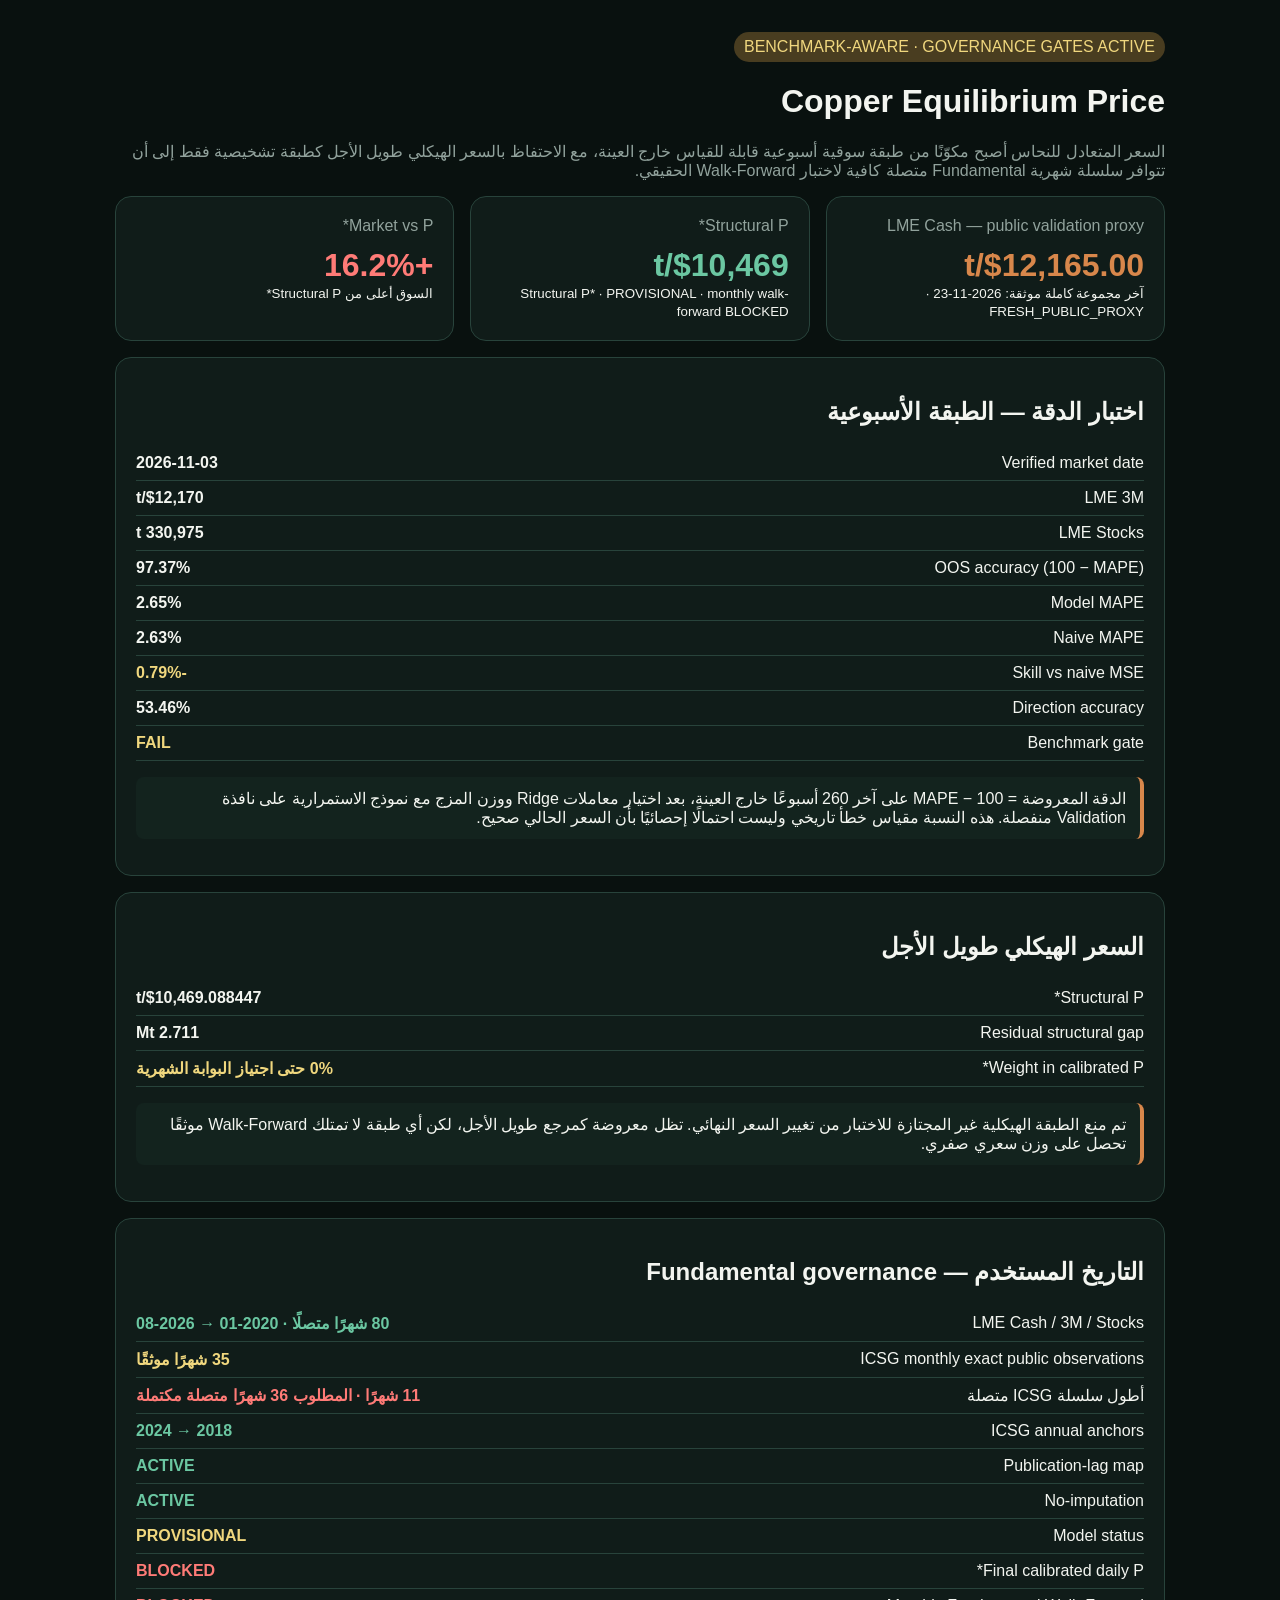
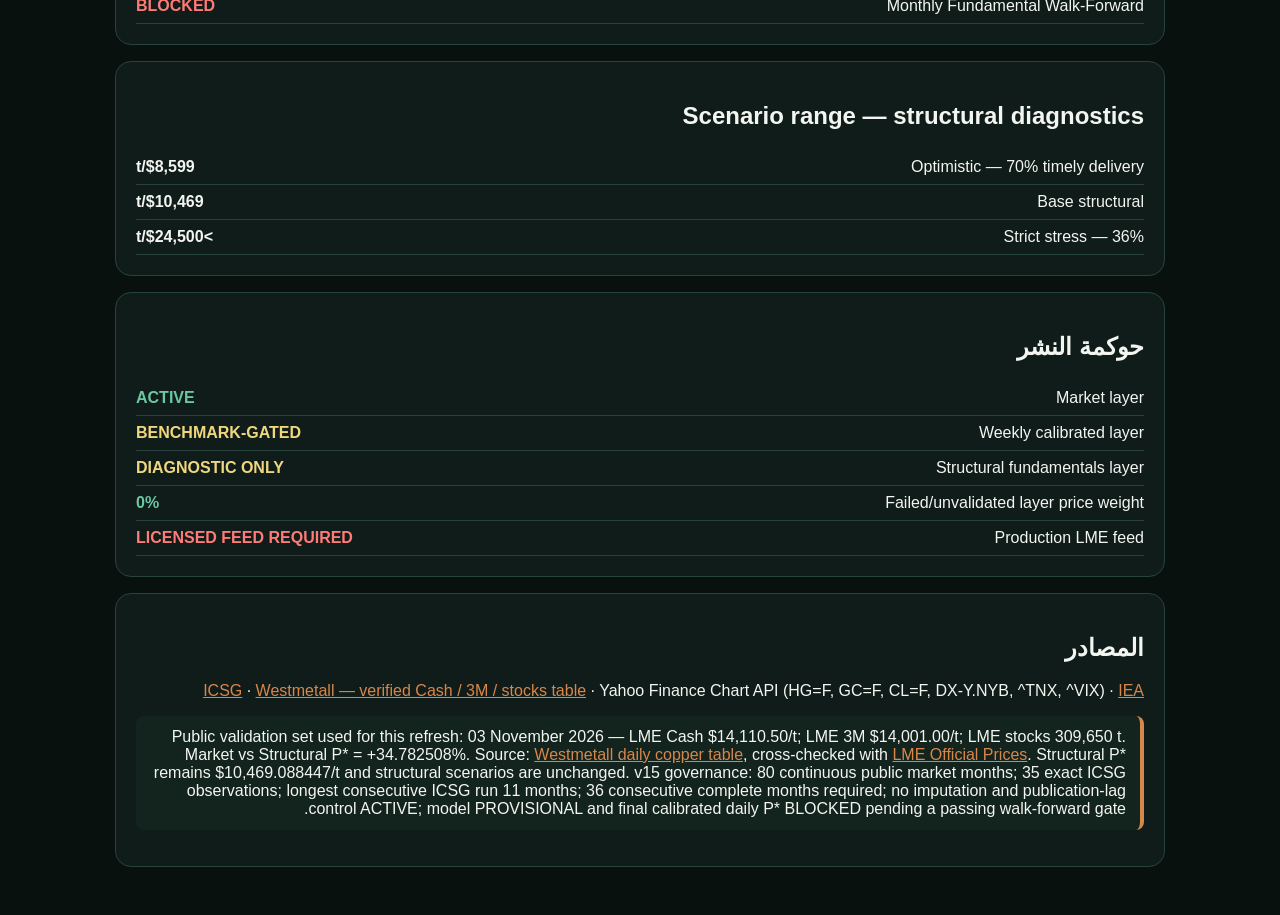
==== commit 0d0bcd3d: "chore(copper): strict-governance daily refresh" ====
--- a/docs/index.html
+++ b/docs/index.html
@@ -1 +1 @@
-<!doctype html><html lang="ar" dir="rtl"><head><meta charset="utf-8"><meta name="viewport" content="width=device-width,initial-scale=1"><title>Copper Equilibrium Price</title><style>body{margin:0;background:#09110f;color:#f3f5f0;font-family:Arial,sans-serif}main{max-width:1050px;margin:auto;padding:32px}.grid{display:grid;grid-template-columns:repeat(3,1fr);gap:16px}.card,.panel{background:#101c19;border:1px solid #28433b;border-radius:16px;padding:20px;margin-bottom:16px}.card strong{display:block;font-size:32px;margin-top:12px}.muted{color:#91a29c}.copper{color:#d8874b}.green{color:#6bc7a2}.red{color:#ff7b77}.yellow{color:#f0d77e}.badge{display:inline-block;padding:6px 10px;border-radius:999px;background:#493d20;color:#f0d77e}.row{display:flex;justify-content:space-between;gap:18px;padding:8px 0;border-bottom:1px solid #28433b}.note{background:#13231e;border-right:4px solid #d8874b;padding:12px 14px;border-radius:8px}a{color:#d8874b}@media(max-width:800px){.grid{grid-template-columns:1fr}.row{align-items:flex-start}}</style></head><body><main><div class="badge">BENCHMARK-AWARE · GOVERNANCE GATES ACTIVE</div><h1>Copper Equilibrium Price</h1><p class="muted">السعر المتعادل للنحاس أصبح مكوّنًا من طبقة سوقية أسبوعية قابلة للقياس خارج العينة، مع الاحتفاظ بالسعر الهيكلي طويل الأجل كطبقة تشخيصية فقط إلى أن تتوافر سلسلة شهرية Fundamental متصلة كافية لاختبار Walk-Forward الحقيقي.</p><section class="grid"><div class="card"><span class="muted">LME Cash — public validation proxy</span><strong class="copper">$12,230.50/t</strong><small>آخر مجموعة كاملة موثقة: 2026-11-20 · FRESH_PUBLIC_PROXY</small></div><div class="card"><span class="muted">Structural P*</span><strong class="green">$10,469/t</strong><small>Structural P* · PROVISIONAL · monthly walk-forward BLOCKED</small></div><div class="card"><span class="muted">Market vs P*</span><strong class="red">+16.8%</strong><small>السوق أعلى من Structural P*</small></div></section><section class="panel"><h2>اختبار الدقة — الطبقة الأسبوعية</h2><div class="row"><span>Verified market date</span><b>2026-11-03</b></div><div class="row"><span>LME 3M</span><b>$12,237/t</b></div><div class="row"><span>LME Stocks</span><b>332,025 t</b></div><div class="row"><span>OOS accuracy (100 − MAPE)</span><b>97.38%</b></div><div class="row"><span>Model MAPE</span><b>2.65%</b></div><div class="row"><span>Naive MAPE</span><b>2.62%</b></div><div class="row"><span>Skill vs naive MSE</span><b class="yellow">-0.77%</b></div><div class="row"><span>Direction accuracy</span><b>53.85%</b></div><div class="row"><span>Benchmark gate</span><b class="yellow">FAIL</b></div><p class="note">الدقة المعروضة = 100 − MAPE على آخر 260 أسبوعًا خارج العينة، بعد اختيار معاملات Ridge ووزن المزج مع نموذج الاستمرارية على نافذة Validation منفصلة. هذه النسبة مقياس خطأ تاريخي وليست احتمالًا إحصائيًا بأن السعر الحالي صحيح.</p></section><section class="panel"><h2>السعر الهيكلي طويل الأجل</h2><div class="row"><span>Structural P*</span><b>$10,469.088447/t</b></div><div class="row"><span>Residual structural gap</span><b>2.711 Mt</b></div><div class="row"><span>Weight in calibrated P*</span><b class="yellow">0% حتى اجتياز البوابة الشهرية</b></div><p class="note">تم منع الطبقة الهيكلية غير المجتازة للاختبار من تغيير السعر النهائي. تظل معروضة كمرجع طويل الأجل، لكن أي طبقة لا تمتلك Walk-Forward موثقًا تحصل على وزن سعري صفري.</p></section><section class="panel"><h2>التاريخ المستخدم — Fundamental governance</h2><div class="row"><span>LME Cash / 3M / Stocks</span><b class="green">80 شهرًا متصلًا · 2020-01 → 2026-08</b></div><div class="row"><span>ICSG monthly exact public observations</span><b class="yellow">35 شهرًا موثقًا</b></div><div class="row"><span>أطول سلسلة ICSG متصلة</span><b class="red">11 شهرًا · المطلوب 36 شهرًا متصلة مكتملة</b></div><div class="row"><span>ICSG annual anchors</span><b class="green">2018 → 2024</b></div><div class="row"><span>Publication-lag map</span><b class="green">ACTIVE</b></div><div class="row"><span>No-imputation</span><b class="green">ACTIVE</b></div><div class="row"><span>Model status</span><b class="yellow">PROVISIONAL</b></div><div class="row"><span>Final calibrated daily P*</span><b class="red">BLOCKED</b></div><div class="row"><span>Monthly Fundamental Walk-Forward</span><b class="red">BLOCKED</b></div></section><section class="panel"><h2>Scenario range — structural diagnostics</h2><div class="row"><span>Optimistic — 70% timely delivery</span><b>$8,599/t</b></div><div class="row"><span>Base structural</span><b>$10,469/t</b></div><div class="row"><span>Strict stress — 36%</span><b>&gt;$24,500/t</b></div></section><section class="panel"><h2>حوكمة النشر</h2><div class="row"><span>Market layer</span><b class="green">ACTIVE</b></div><div class="row"><span>Weekly calibrated layer</span><b class="yellow">BENCHMARK-GATED</b></div><div class="row"><span>Structural fundamentals layer</span><b class="yellow">DIAGNOSTIC ONLY</b></div><div class="row"><span>Failed/unvalidated layer price weight</span><b class="green">0%</b></div><div class="row"><span>Production LME feed</span><b class="red">LICENSED FEED REQUIRED</b></div></section><section class="panel"><h2>المصادر</h2><p><a href="https://icsg.org/statistical/" target="_blank">ICSG</a> · <a href="https://www.westmetall.com/en/markdaten.php?action=table&field=LME_Cu_cash" target="_blank">Westmetall — verified Cash / 3M / stocks table</a> · Yahoo Finance Chart API (HG=F, GC=F, CL=F, DX-Y.NYB, ^TNX, ^VIX) · <a href="https://www.iea.org/reports/copper-2" target="_blank">IEA</a></p><p class="note">Public validation set used for this refresh: 03 November 2026 — LME Cash $14,110.50/t; LME 3M $14,001.00/t; LME stocks 309,650 t. Market vs Structural P* = +34.782508%. Source: <a href="https://www.westmetall.com/en/markdaten.php?action=table&amp;field=LME_Cu_cash">Westmetall daily copper table</a>, cross-checked with <a href="https://www.lme.com/Market-data/Reports-and-data/LME-Official-Prices">LME Official Prices</a>. Structural P* remains $10,469.088447/t and structural scenarios are unchanged. v15 governance: 80 continuous public market months; 35 exact ICSG observations; longest consecutive ICSG run 11 months; 36 consecutive complete months required; no imputation and publication-lag control ACTIVE; model PROVISIONAL and final calibrated daily P* BLOCKED pending a passing walk-forward gate.</p></section></main></body></html>
+<!doctype html><html lang="ar" dir="rtl"><head><meta charset="utf-8"><meta name="viewport" content="width=device-width,initial-scale=1"><title>Copper Equilibrium Price</title><style>body{margin:0;background:#09110f;color:#f3f5f0;font-family:Arial,sans-serif}main{max-width:1050px;margin:auto;padding:32px}.grid{display:grid;grid-template-columns:repeat(3,1fr);gap:16px}.card,.panel{background:#101c19;border:1px solid #28433b;border-radius:16px;padding:20px;margin-bottom:16px}.card strong{display:block;font-size:32px;margin-top:12px}.muted{color:#91a29c}.copper{color:#d8874b}.green{color:#6bc7a2}.red{color:#ff7b77}.yellow{color:#f0d77e}.badge{display:inline-block;padding:6px 10px;border-radius:999px;background:#493d20;color:#f0d77e}.row{display:flex;justify-content:space-between;gap:18px;padding:8px 0;border-bottom:1px solid #28433b}.note{background:#13231e;border-right:4px solid #d8874b;padding:12px 14px;border-radius:8px}a{color:#d8874b}@media(max-width:800px){.grid{grid-template-columns:1fr}.row{align-items:flex-start}}</style></head><body><main><div class="badge">BENCHMARK-AWARE · GOVERNANCE GATES ACTIVE</div><h1>Copper Equilibrium Price</h1><p class="muted">السعر المتعادل للنحاس أصبح مكوّنًا من طبقة سوقية أسبوعية قابلة للقياس خارج العينة، مع الاحتفاظ بالسعر الهيكلي طويل الأجل كطبقة تشخيصية فقط إلى أن تتوافر سلسلة شهرية Fundamental متصلة كافية لاختبار Walk-Forward الحقيقي.</p><section class="grid"><div class="card"><span class="muted">LME Cash — public validation proxy</span><strong class="copper">$12,165.00/t</strong><small>آخر مجموعة كاملة موثقة: 2026-11-23 · FRESH_PUBLIC_PROXY</small></div><div class="card"><span class="muted">Structural P*</span><strong class="green">$10,469/t</strong><small>Structural P* · PROVISIONAL · monthly walk-forward BLOCKED</small></div><div class="card"><span class="muted">Market vs P*</span><strong class="red">+16.2%</strong><small>السوق أعلى من Structural P*</small></div></section><section class="panel"><h2>اختبار الدقة — الطبقة الأسبوعية</h2><div class="row"><span>Verified market date</span><b>2026-11-03</b></div><div class="row"><span>LME 3M</span><b>$12,170/t</b></div><div class="row"><span>LME Stocks</span><b>330,975 t</b></div><div class="row"><span>OOS accuracy (100 − MAPE)</span><b>97.37%</b></div><div class="row"><span>Model MAPE</span><b>2.65%</b></div><div class="row"><span>Naive MAPE</span><b>2.63%</b></div><div class="row"><span>Skill vs naive MSE</span><b class="yellow">-0.79%</b></div><div class="row"><span>Direction accuracy</span><b>53.46%</b></div><div class="row"><span>Benchmark gate</span><b class="yellow">FAIL</b></div><p class="note">الدقة المعروضة = 100 − MAPE على آخر 260 أسبوعًا خارج العينة، بعد اختيار معاملات Ridge ووزن المزج مع نموذج الاستمرارية على نافذة Validation منفصلة. هذه النسبة مقياس خطأ تاريخي وليست احتمالًا إحصائيًا بأن السعر الحالي صحيح.</p></section><section class="panel"><h2>السعر الهيكلي طويل الأجل</h2><div class="row"><span>Structural P*</span><b>$10,469.088447/t</b></div><div class="row"><span>Residual structural gap</span><b>2.711 Mt</b></div><div class="row"><span>Weight in calibrated P*</span><b class="yellow">0% حتى اجتياز البوابة الشهرية</b></div><p class="note">تم منع الطبقة الهيكلية غير المجتازة للاختبار من تغيير السعر النهائي. تظل معروضة كمرجع طويل الأجل، لكن أي طبقة لا تمتلك Walk-Forward موثقًا تحصل على وزن سعري صفري.</p></section><section class="panel"><h2>التاريخ المستخدم — Fundamental governance</h2><div class="row"><span>LME Cash / 3M / Stocks</span><b class="green">80 شهرًا متصلًا · 2020-01 → 2026-08</b></div><div class="row"><span>ICSG monthly exact public observations</span><b class="yellow">35 شهرًا موثقًا</b></div><div class="row"><span>أطول سلسلة ICSG متصلة</span><b class="red">11 شهرًا · المطلوب 36 شهرًا متصلة مكتملة</b></div><div class="row"><span>ICSG annual anchors</span><b class="green">2018 → 2024</b></div><div class="row"><span>Publication-lag map</span><b class="green">ACTIVE</b></div><div class="row"><span>No-imputation</span><b class="green">ACTIVE</b></div><div class="row"><span>Model status</span><b class="yellow">PROVISIONAL</b></div><div class="row"><span>Final calibrated daily P*</span><b class="red">BLOCKED</b></div><div class="row"><span>Monthly Fundamental Walk-Forward</span><b class="red">BLOCKED</b></div></section><section class="panel"><h2>Scenario range — structural diagnostics</h2><div class="row"><span>Optimistic — 70% timely delivery</span><b>$8,599/t</b></div><div class="row"><span>Base structural</span><b>$10,469/t</b></div><div class="row"><span>Strict stress — 36%</span><b>&gt;$24,500/t</b></div></section><section class="panel"><h2>حوكمة النشر</h2><div class="row"><span>Market layer</span><b class="green">ACTIVE</b></div><div class="row"><span>Weekly calibrated layer</span><b class="yellow">BENCHMARK-GATED</b></div><div class="row"><span>Structural fundamentals layer</span><b class="yellow">DIAGNOSTIC ONLY</b></div><div class="row"><span>Failed/unvalidated layer price weight</span><b class="green">0%</b></div><div class="row"><span>Production LME feed</span><b class="red">LICENSED FEED REQUIRED</b></div></section><section class="panel"><h2>المصادر</h2><p><a href="https://icsg.org/statistical/" target="_blank">ICSG</a> · <a href="https://www.westmetall.com/en/markdaten.php?action=table&field=LME_Cu_cash" target="_blank">Westmetall — verified Cash / 3M / stocks table</a> · Yahoo Finance Chart API (HG=F, GC=F, CL=F, DX-Y.NYB, ^TNX, ^VIX) · <a href="https://www.iea.org/reports/copper-2" target="_blank">IEA</a></p><p class="note">Public validation set used for this refresh: 03 November 2026 — LME Cash $14,110.50/t; LME 3M $14,001.00/t; LME stocks 309,650 t. Market vs Structural P* = +34.782508%. Source: <a href="https://www.westmetall.com/en/markdaten.php?action=table&amp;field=LME_Cu_cash">Westmetall daily copper table</a>, cross-checked with <a href="https://www.lme.com/Market-data/Reports-and-data/LME-Official-Prices">LME Official Prices</a>. Structural P* remains $10,469.088447/t and structural scenarios are unchanged. v15 governance: 80 continuous public market months; 35 exact ICSG observations; longest consecutive ICSG run 11 months; 36 consecutive complete months required; no imputation and publication-lag control ACTIVE; model PROVISIONAL and final calibrated daily P* BLOCKED pending a passing walk-forward gate.</p></section></main></body></html>
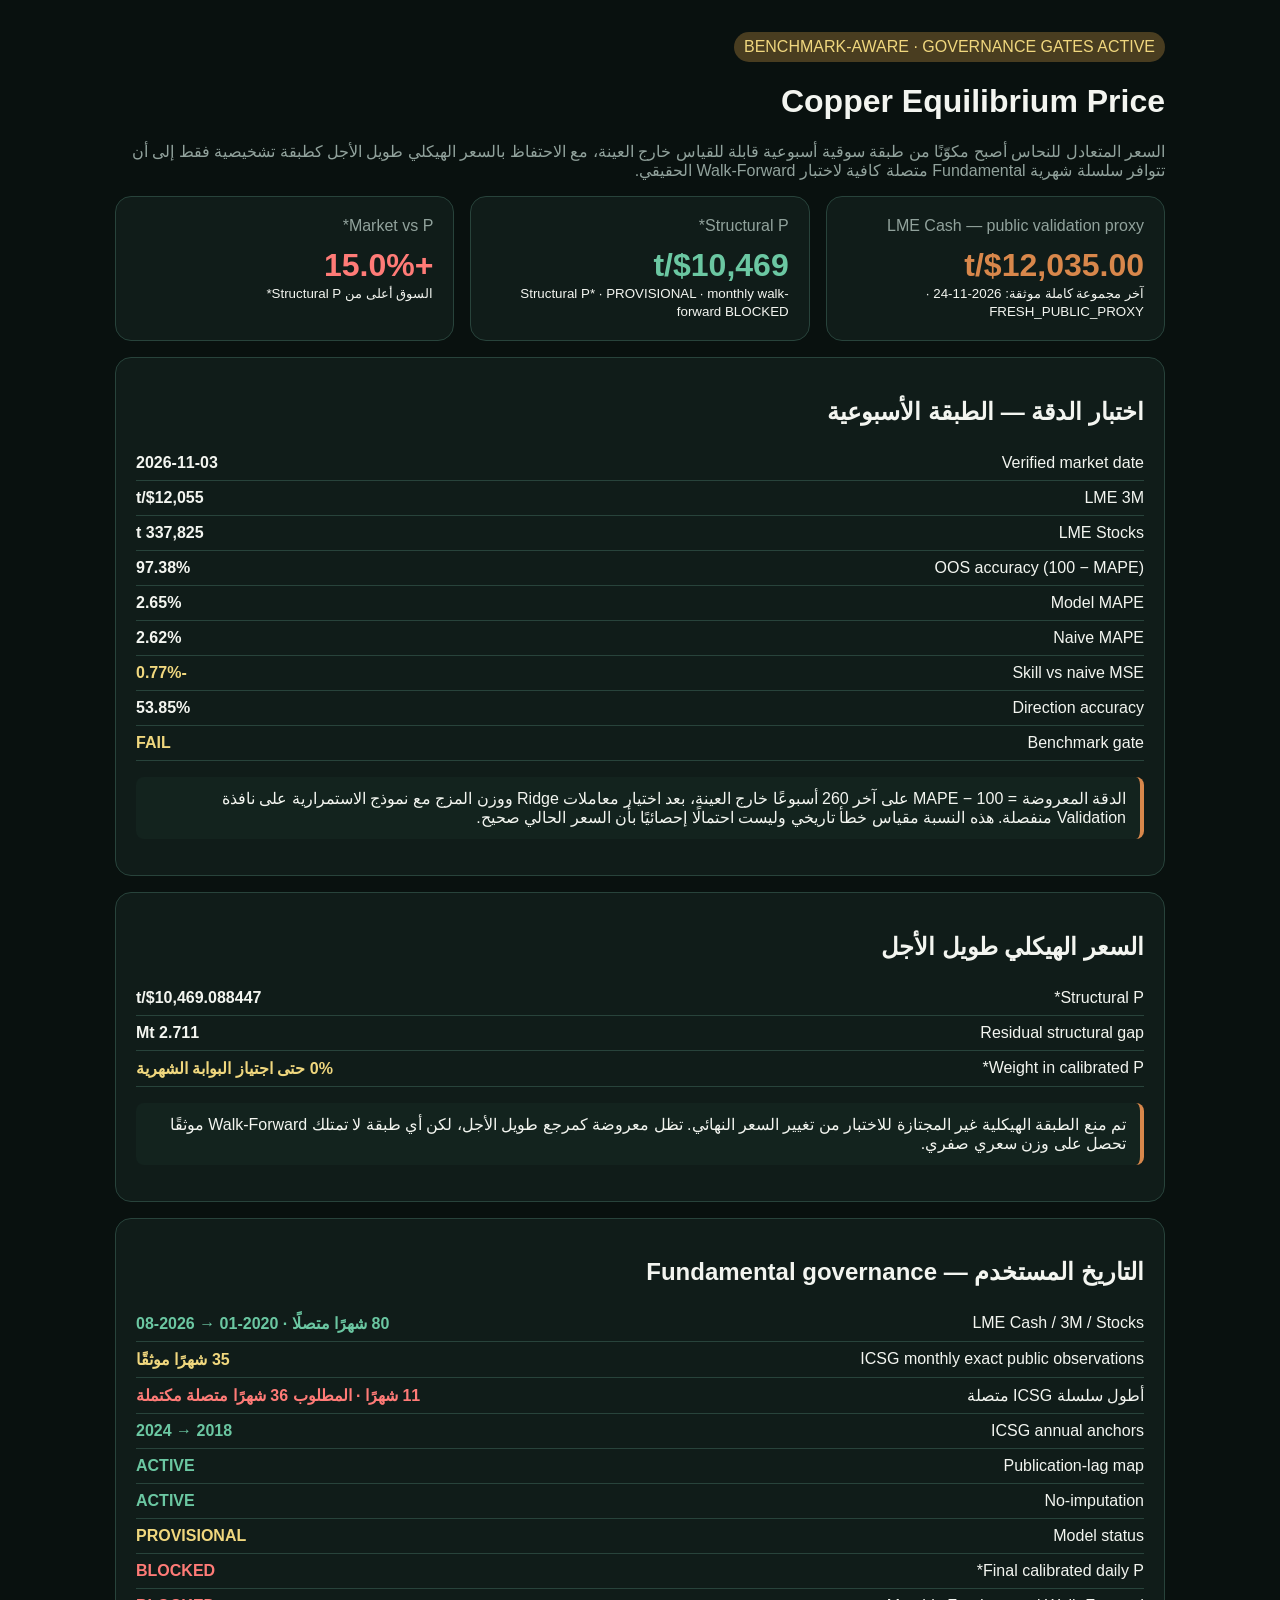
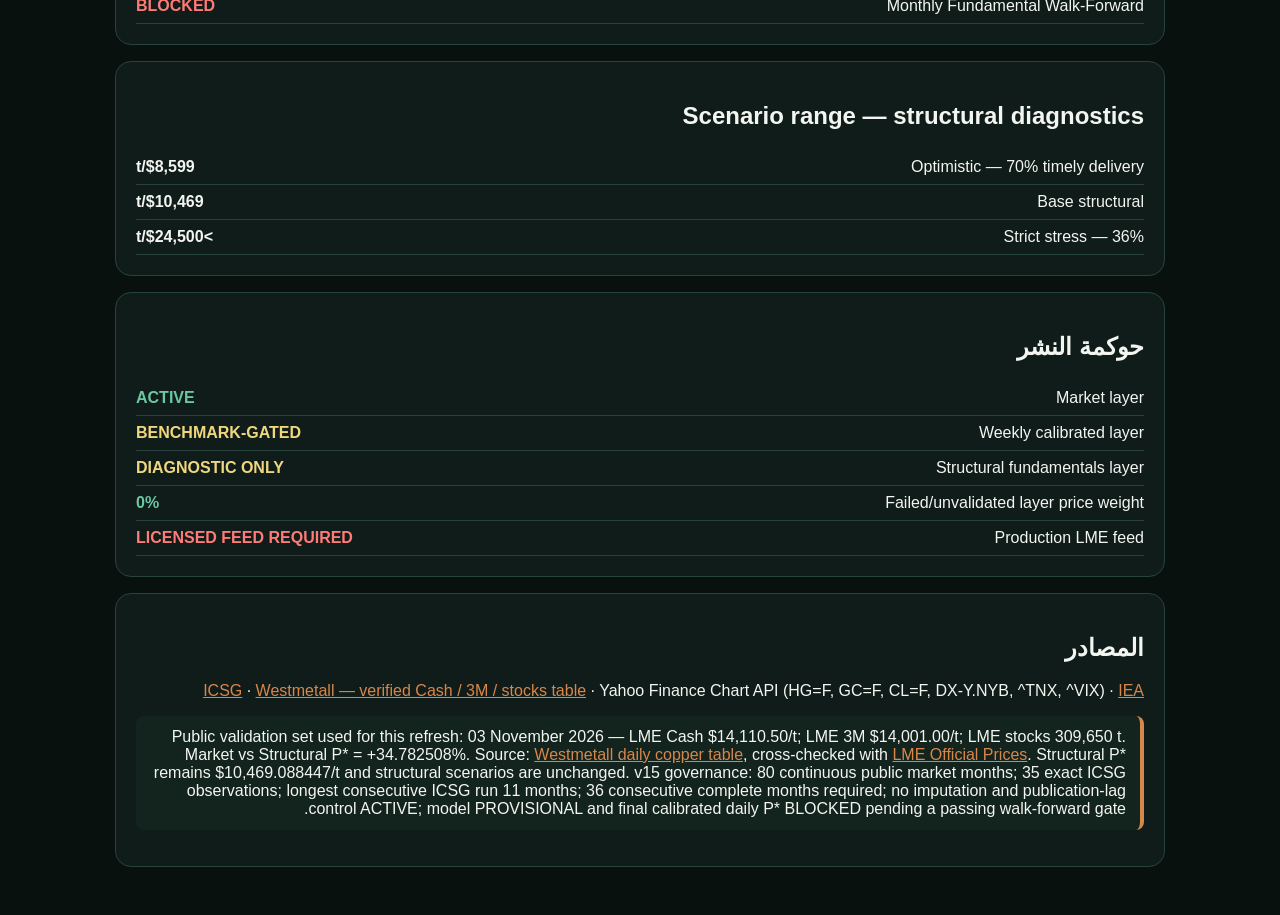
==== commit bc9fa84a: "chore(copper): strict-governance daily refresh" ====
--- a/docs/index.html
+++ b/docs/index.html
@@ -1 +1 @@
-<!doctype html><html lang="ar" dir="rtl"><head><meta charset="utf-8"><meta name="viewport" content="width=device-width,initial-scale=1"><title>Copper Equilibrium Price</title><style>body{margin:0;background:#09110f;color:#f3f5f0;font-family:Arial,sans-serif}main{max-width:1050px;margin:auto;padding:32px}.grid{display:grid;grid-template-columns:repeat(3,1fr);gap:16px}.card,.panel{background:#101c19;border:1px solid #28433b;border-radius:16px;padding:20px;margin-bottom:16px}.card strong{display:block;font-size:32px;margin-top:12px}.muted{color:#91a29c}.copper{color:#d8874b}.green{color:#6bc7a2}.red{color:#ff7b77}.yellow{color:#f0d77e}.badge{display:inline-block;padding:6px 10px;border-radius:999px;background:#493d20;color:#f0d77e}.row{display:flex;justify-content:space-between;gap:18px;padding:8px 0;border-bottom:1px solid #28433b}.note{background:#13231e;border-right:4px solid #d8874b;padding:12px 14px;border-radius:8px}a{color:#d8874b}@media(max-width:800px){.grid{grid-template-columns:1fr}.row{align-items:flex-start}}</style></head><body><main><div class="badge">BENCHMARK-AWARE · GOVERNANCE GATES ACTIVE</div><h1>Copper Equilibrium Price</h1><p class="muted">السعر المتعادل للنحاس أصبح مكوّنًا من طبقة سوقية أسبوعية قابلة للقياس خارج العينة، مع الاحتفاظ بالسعر الهيكلي طويل الأجل كطبقة تشخيصية فقط إلى أن تتوافر سلسلة شهرية Fundamental متصلة كافية لاختبار Walk-Forward الحقيقي.</p><section class="grid"><div class="card"><span class="muted">LME Cash — public validation proxy</span><strong class="copper">$12,165.00/t</strong><small>آخر مجموعة كاملة موثقة: 2026-11-23 · FRESH_PUBLIC_PROXY</small></div><div class="card"><span class="muted">Structural P*</span><strong class="green">$10,469/t</strong><small>Structural P* · PROVISIONAL · monthly walk-forward BLOCKED</small></div><div class="card"><span class="muted">Market vs P*</span><strong class="red">+16.2%</strong><small>السوق أعلى من Structural P*</small></div></section><section class="panel"><h2>اختبار الدقة — الطبقة الأسبوعية</h2><div class="row"><span>Verified market date</span><b>2026-11-03</b></div><div class="row"><span>LME 3M</span><b>$12,170/t</b></div><div class="row"><span>LME Stocks</span><b>330,975 t</b></div><div class="row"><span>OOS accuracy (100 − MAPE)</span><b>97.37%</b></div><div class="row"><span>Model MAPE</span><b>2.65%</b></div><div class="row"><span>Naive MAPE</span><b>2.63%</b></div><div class="row"><span>Skill vs naive MSE</span><b class="yellow">-0.79%</b></div><div class="row"><span>Direction accuracy</span><b>53.46%</b></div><div class="row"><span>Benchmark gate</span><b class="yellow">FAIL</b></div><p class="note">الدقة المعروضة = 100 − MAPE على آخر 260 أسبوعًا خارج العينة، بعد اختيار معاملات Ridge ووزن المزج مع نموذج الاستمرارية على نافذة Validation منفصلة. هذه النسبة مقياس خطأ تاريخي وليست احتمالًا إحصائيًا بأن السعر الحالي صحيح.</p></section><section class="panel"><h2>السعر الهيكلي طويل الأجل</h2><div class="row"><span>Structural P*</span><b>$10,469.088447/t</b></div><div class="row"><span>Residual structural gap</span><b>2.711 Mt</b></div><div class="row"><span>Weight in calibrated P*</span><b class="yellow">0% حتى اجتياز البوابة الشهرية</b></div><p class="note">تم منع الطبقة الهيكلية غير المجتازة للاختبار من تغيير السعر النهائي. تظل معروضة كمرجع طويل الأجل، لكن أي طبقة لا تمتلك Walk-Forward موثقًا تحصل على وزن سعري صفري.</p></section><section class="panel"><h2>التاريخ المستخدم — Fundamental governance</h2><div class="row"><span>LME Cash / 3M / Stocks</span><b class="green">80 شهرًا متصلًا · 2020-01 → 2026-08</b></div><div class="row"><span>ICSG monthly exact public observations</span><b class="yellow">35 شهرًا موثقًا</b></div><div class="row"><span>أطول سلسلة ICSG متصلة</span><b class="red">11 شهرًا · المطلوب 36 شهرًا متصلة مكتملة</b></div><div class="row"><span>ICSG annual anchors</span><b class="green">2018 → 2024</b></div><div class="row"><span>Publication-lag map</span><b class="green">ACTIVE</b></div><div class="row"><span>No-imputation</span><b class="green">ACTIVE</b></div><div class="row"><span>Model status</span><b class="yellow">PROVISIONAL</b></div><div class="row"><span>Final calibrated daily P*</span><b class="red">BLOCKED</b></div><div class="row"><span>Monthly Fundamental Walk-Forward</span><b class="red">BLOCKED</b></div></section><section class="panel"><h2>Scenario range — structural diagnostics</h2><div class="row"><span>Optimistic — 70% timely delivery</span><b>$8,599/t</b></div><div class="row"><span>Base structural</span><b>$10,469/t</b></div><div class="row"><span>Strict stress — 36%</span><b>&gt;$24,500/t</b></div></section><section class="panel"><h2>حوكمة النشر</h2><div class="row"><span>Market layer</span><b class="green">ACTIVE</b></div><div class="row"><span>Weekly calibrated layer</span><b class="yellow">BENCHMARK-GATED</b></div><div class="row"><span>Structural fundamentals layer</span><b class="yellow">DIAGNOSTIC ONLY</b></div><div class="row"><span>Failed/unvalidated layer price weight</span><b class="green">0%</b></div><div class="row"><span>Production LME feed</span><b class="red">LICENSED FEED REQUIRED</b></div></section><section class="panel"><h2>المصادر</h2><p><a href="https://icsg.org/statistical/" target="_blank">ICSG</a> · <a href="https://www.westmetall.com/en/markdaten.php?action=table&field=LME_Cu_cash" target="_blank">Westmetall — verified Cash / 3M / stocks table</a> · Yahoo Finance Chart API (HG=F, GC=F, CL=F, DX-Y.NYB, ^TNX, ^VIX) · <a href="https://www.iea.org/reports/copper-2" target="_blank">IEA</a></p><p class="note">Public validation set used for this refresh: 03 November 2026 — LME Cash $14,110.50/t; LME 3M $14,001.00/t; LME stocks 309,650 t. Market vs Structural P* = +34.782508%. Source: <a href="https://www.westmetall.com/en/markdaten.php?action=table&amp;field=LME_Cu_cash">Westmetall daily copper table</a>, cross-checked with <a href="https://www.lme.com/Market-data/Reports-and-data/LME-Official-Prices">LME Official Prices</a>. Structural P* remains $10,469.088447/t and structural scenarios are unchanged. v15 governance: 80 continuous public market months; 35 exact ICSG observations; longest consecutive ICSG run 11 months; 36 consecutive complete months required; no imputation and publication-lag control ACTIVE; model PROVISIONAL and final calibrated daily P* BLOCKED pending a passing walk-forward gate.</p></section></main></body></html>
+<!doctype html><html lang="ar" dir="rtl"><head><meta charset="utf-8"><meta name="viewport" content="width=device-width,initial-scale=1"><title>Copper Equilibrium Price</title><style>body{margin:0;background:#09110f;color:#f3f5f0;font-family:Arial,sans-serif}main{max-width:1050px;margin:auto;padding:32px}.grid{display:grid;grid-template-columns:repeat(3,1fr);gap:16px}.card,.panel{background:#101c19;border:1px solid #28433b;border-radius:16px;padding:20px;margin-bottom:16px}.card strong{display:block;font-size:32px;margin-top:12px}.muted{color:#91a29c}.copper{color:#d8874b}.green{color:#6bc7a2}.red{color:#ff7b77}.yellow{color:#f0d77e}.badge{display:inline-block;padding:6px 10px;border-radius:999px;background:#493d20;color:#f0d77e}.row{display:flex;justify-content:space-between;gap:18px;padding:8px 0;border-bottom:1px solid #28433b}.note{background:#13231e;border-right:4px solid #d8874b;padding:12px 14px;border-radius:8px}a{color:#d8874b}@media(max-width:800px){.grid{grid-template-columns:1fr}.row{align-items:flex-start}}</style></head><body><main><div class="badge">BENCHMARK-AWARE · GOVERNANCE GATES ACTIVE</div><h1>Copper Equilibrium Price</h1><p class="muted">السعر المتعادل للنحاس أصبح مكوّنًا من طبقة سوقية أسبوعية قابلة للقياس خارج العينة، مع الاحتفاظ بالسعر الهيكلي طويل الأجل كطبقة تشخيصية فقط إلى أن تتوافر سلسلة شهرية Fundamental متصلة كافية لاختبار Walk-Forward الحقيقي.</p><section class="grid"><div class="card"><span class="muted">LME Cash — public validation proxy</span><strong class="copper">$12,035.00/t</strong><small>آخر مجموعة كاملة موثقة: 2026-11-24 · FRESH_PUBLIC_PROXY</small></div><div class="card"><span class="muted">Structural P*</span><strong class="green">$10,469/t</strong><small>Structural P* · PROVISIONAL · monthly walk-forward BLOCKED</small></div><div class="card"><span class="muted">Market vs P*</span><strong class="red">+15.0%</strong><small>السوق أعلى من Structural P*</small></div></section><section class="panel"><h2>اختبار الدقة — الطبقة الأسبوعية</h2><div class="row"><span>Verified market date</span><b>2026-11-03</b></div><div class="row"><span>LME 3M</span><b>$12,055/t</b></div><div class="row"><span>LME Stocks</span><b>337,825 t</b></div><div class="row"><span>OOS accuracy (100 − MAPE)</span><b>97.38%</b></div><div class="row"><span>Model MAPE</span><b>2.65%</b></div><div class="row"><span>Naive MAPE</span><b>2.62%</b></div><div class="row"><span>Skill vs naive MSE</span><b class="yellow">-0.77%</b></div><div class="row"><span>Direction accuracy</span><b>53.85%</b></div><div class="row"><span>Benchmark gate</span><b class="yellow">FAIL</b></div><p class="note">الدقة المعروضة = 100 − MAPE على آخر 260 أسبوعًا خارج العينة، بعد اختيار معاملات Ridge ووزن المزج مع نموذج الاستمرارية على نافذة Validation منفصلة. هذه النسبة مقياس خطأ تاريخي وليست احتمالًا إحصائيًا بأن السعر الحالي صحيح.</p></section><section class="panel"><h2>السعر الهيكلي طويل الأجل</h2><div class="row"><span>Structural P*</span><b>$10,469.088447/t</b></div><div class="row"><span>Residual structural gap</span><b>2.711 Mt</b></div><div class="row"><span>Weight in calibrated P*</span><b class="yellow">0% حتى اجتياز البوابة الشهرية</b></div><p class="note">تم منع الطبقة الهيكلية غير المجتازة للاختبار من تغيير السعر النهائي. تظل معروضة كمرجع طويل الأجل، لكن أي طبقة لا تمتلك Walk-Forward موثقًا تحصل على وزن سعري صفري.</p></section><section class="panel"><h2>التاريخ المستخدم — Fundamental governance</h2><div class="row"><span>LME Cash / 3M / Stocks</span><b class="green">80 شهرًا متصلًا · 2020-01 → 2026-08</b></div><div class="row"><span>ICSG monthly exact public observations</span><b class="yellow">35 شهرًا موثقًا</b></div><div class="row"><span>أطول سلسلة ICSG متصلة</span><b class="red">11 شهرًا · المطلوب 36 شهرًا متصلة مكتملة</b></div><div class="row"><span>ICSG annual anchors</span><b class="green">2018 → 2024</b></div><div class="row"><span>Publication-lag map</span><b class="green">ACTIVE</b></div><div class="row"><span>No-imputation</span><b class="green">ACTIVE</b></div><div class="row"><span>Model status</span><b class="yellow">PROVISIONAL</b></div><div class="row"><span>Final calibrated daily P*</span><b class="red">BLOCKED</b></div><div class="row"><span>Monthly Fundamental Walk-Forward</span><b class="red">BLOCKED</b></div></section><section class="panel"><h2>Scenario range — structural diagnostics</h2><div class="row"><span>Optimistic — 70% timely delivery</span><b>$8,599/t</b></div><div class="row"><span>Base structural</span><b>$10,469/t</b></div><div class="row"><span>Strict stress — 36%</span><b>&gt;$24,500/t</b></div></section><section class="panel"><h2>حوكمة النشر</h2><div class="row"><span>Market layer</span><b class="green">ACTIVE</b></div><div class="row"><span>Weekly calibrated layer</span><b class="yellow">BENCHMARK-GATED</b></div><div class="row"><span>Structural fundamentals layer</span><b class="yellow">DIAGNOSTIC ONLY</b></div><div class="row"><span>Failed/unvalidated layer price weight</span><b class="green">0%</b></div><div class="row"><span>Production LME feed</span><b class="red">LICENSED FEED REQUIRED</b></div></section><section class="panel"><h2>المصادر</h2><p><a href="https://icsg.org/statistical/" target="_blank">ICSG</a> · <a href="https://www.westmetall.com/en/markdaten.php?action=table&field=LME_Cu_cash" target="_blank">Westmetall — verified Cash / 3M / stocks table</a> · Yahoo Finance Chart API (HG=F, GC=F, CL=F, DX-Y.NYB, ^TNX, ^VIX) · <a href="https://www.iea.org/reports/copper-2" target="_blank">IEA</a></p><p class="note">Public validation set used for this refresh: 03 November 2026 — LME Cash $14,110.50/t; LME 3M $14,001.00/t; LME stocks 309,650 t. Market vs Structural P* = +34.782508%. Source: <a href="https://www.westmetall.com/en/markdaten.php?action=table&amp;field=LME_Cu_cash">Westmetall daily copper table</a>, cross-checked with <a href="https://www.lme.com/Market-data/Reports-and-data/LME-Official-Prices">LME Official Prices</a>. Structural P* remains $10,469.088447/t and structural scenarios are unchanged. v15 governance: 80 continuous public market months; 35 exact ICSG observations; longest consecutive ICSG run 11 months; 36 consecutive complete months required; no imputation and publication-lag control ACTIVE; model PROVISIONAL and final calibrated daily P* BLOCKED pending a passing walk-forward gate.</p></section></main></body></html>
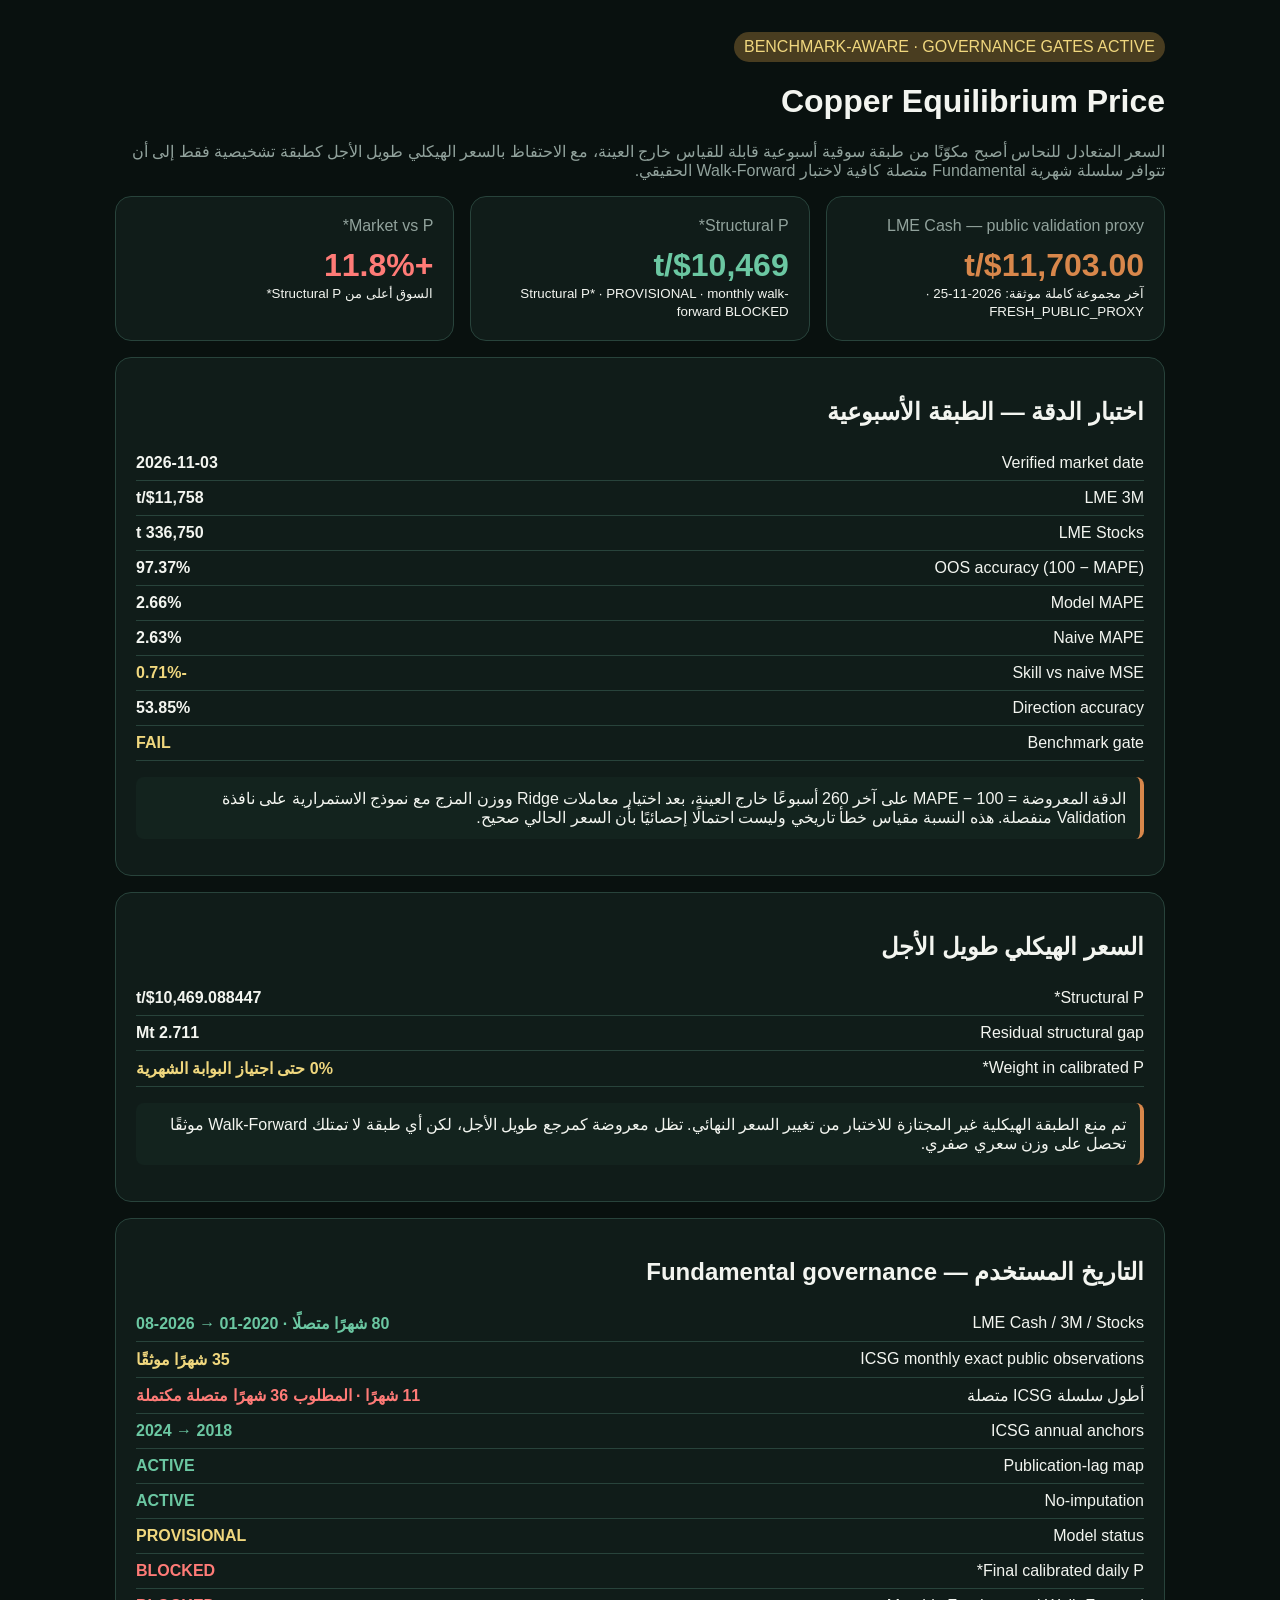
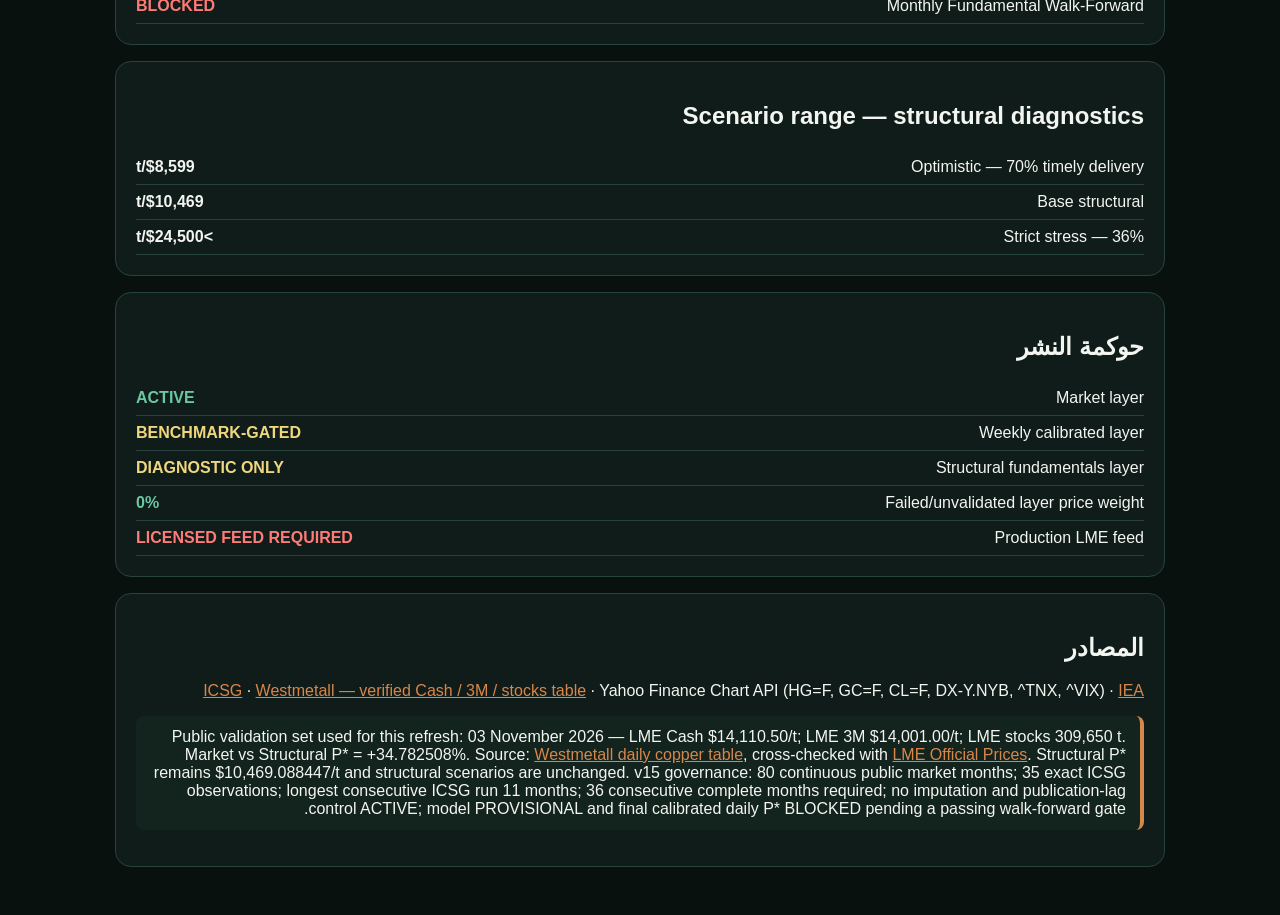
==== commit 4b03d0e4: "chore(copper): strict-governance daily refresh" ====
--- a/docs/index.html
+++ b/docs/index.html
@@ -1 +1 @@
-<!doctype html><html lang="ar" dir="rtl"><head><meta charset="utf-8"><meta name="viewport" content="width=device-width,initial-scale=1"><title>Copper Equilibrium Price</title><style>body{margin:0;background:#09110f;color:#f3f5f0;font-family:Arial,sans-serif}main{max-width:1050px;margin:auto;padding:32px}.grid{display:grid;grid-template-columns:repeat(3,1fr);gap:16px}.card,.panel{background:#101c19;border:1px solid #28433b;border-radius:16px;padding:20px;margin-bottom:16px}.card strong{display:block;font-size:32px;margin-top:12px}.muted{color:#91a29c}.copper{color:#d8874b}.green{color:#6bc7a2}.red{color:#ff7b77}.yellow{color:#f0d77e}.badge{display:inline-block;padding:6px 10px;border-radius:999px;background:#493d20;color:#f0d77e}.row{display:flex;justify-content:space-between;gap:18px;padding:8px 0;border-bottom:1px solid #28433b}.note{background:#13231e;border-right:4px solid #d8874b;padding:12px 14px;border-radius:8px}a{color:#d8874b}@media(max-width:800px){.grid{grid-template-columns:1fr}.row{align-items:flex-start}}</style></head><body><main><div class="badge">BENCHMARK-AWARE · GOVERNANCE GATES ACTIVE</div><h1>Copper Equilibrium Price</h1><p class="muted">السعر المتعادل للنحاس أصبح مكوّنًا من طبقة سوقية أسبوعية قابلة للقياس خارج العينة، مع الاحتفاظ بالسعر الهيكلي طويل الأجل كطبقة تشخيصية فقط إلى أن تتوافر سلسلة شهرية Fundamental متصلة كافية لاختبار Walk-Forward الحقيقي.</p><section class="grid"><div class="card"><span class="muted">LME Cash — public validation proxy</span><strong class="copper">$12,035.00/t</strong><small>آخر مجموعة كاملة موثقة: 2026-11-24 · FRESH_PUBLIC_PROXY</small></div><div class="card"><span class="muted">Structural P*</span><strong class="green">$10,469/t</strong><small>Structural P* · PROVISIONAL · monthly walk-forward BLOCKED</small></div><div class="card"><span class="muted">Market vs P*</span><strong class="red">+15.0%</strong><small>السوق أعلى من Structural P*</small></div></section><section class="panel"><h2>اختبار الدقة — الطبقة الأسبوعية</h2><div class="row"><span>Verified market date</span><b>2026-11-03</b></div><div class="row"><span>LME 3M</span><b>$12,055/t</b></div><div class="row"><span>LME Stocks</span><b>337,825 t</b></div><div class="row"><span>OOS accuracy (100 − MAPE)</span><b>97.38%</b></div><div class="row"><span>Model MAPE</span><b>2.65%</b></div><div class="row"><span>Naive MAPE</span><b>2.62%</b></div><div class="row"><span>Skill vs naive MSE</span><b class="yellow">-0.77%</b></div><div class="row"><span>Direction accuracy</span><b>53.85%</b></div><div class="row"><span>Benchmark gate</span><b class="yellow">FAIL</b></div><p class="note">الدقة المعروضة = 100 − MAPE على آخر 260 أسبوعًا خارج العينة، بعد اختيار معاملات Ridge ووزن المزج مع نموذج الاستمرارية على نافذة Validation منفصلة. هذه النسبة مقياس خطأ تاريخي وليست احتمالًا إحصائيًا بأن السعر الحالي صحيح.</p></section><section class="panel"><h2>السعر الهيكلي طويل الأجل</h2><div class="row"><span>Structural P*</span><b>$10,469.088447/t</b></div><div class="row"><span>Residual structural gap</span><b>2.711 Mt</b></div><div class="row"><span>Weight in calibrated P*</span><b class="yellow">0% حتى اجتياز البوابة الشهرية</b></div><p class="note">تم منع الطبقة الهيكلية غير المجتازة للاختبار من تغيير السعر النهائي. تظل معروضة كمرجع طويل الأجل، لكن أي طبقة لا تمتلك Walk-Forward موثقًا تحصل على وزن سعري صفري.</p></section><section class="panel"><h2>التاريخ المستخدم — Fundamental governance</h2><div class="row"><span>LME Cash / 3M / Stocks</span><b class="green">80 شهرًا متصلًا · 2020-01 → 2026-08</b></div><div class="row"><span>ICSG monthly exact public observations</span><b class="yellow">35 شهرًا موثقًا</b></div><div class="row"><span>أطول سلسلة ICSG متصلة</span><b class="red">11 شهرًا · المطلوب 36 شهرًا متصلة مكتملة</b></div><div class="row"><span>ICSG annual anchors</span><b class="green">2018 → 2024</b></div><div class="row"><span>Publication-lag map</span><b class="green">ACTIVE</b></div><div class="row"><span>No-imputation</span><b class="green">ACTIVE</b></div><div class="row"><span>Model status</span><b class="yellow">PROVISIONAL</b></div><div class="row"><span>Final calibrated daily P*</span><b class="red">BLOCKED</b></div><div class="row"><span>Monthly Fundamental Walk-Forward</span><b class="red">BLOCKED</b></div></section><section class="panel"><h2>Scenario range — structural diagnostics</h2><div class="row"><span>Optimistic — 70% timely delivery</span><b>$8,599/t</b></div><div class="row"><span>Base structural</span><b>$10,469/t</b></div><div class="row"><span>Strict stress — 36%</span><b>&gt;$24,500/t</b></div></section><section class="panel"><h2>حوكمة النشر</h2><div class="row"><span>Market layer</span><b class="green">ACTIVE</b></div><div class="row"><span>Weekly calibrated layer</span><b class="yellow">BENCHMARK-GATED</b></div><div class="row"><span>Structural fundamentals layer</span><b class="yellow">DIAGNOSTIC ONLY</b></div><div class="row"><span>Failed/unvalidated layer price weight</span><b class="green">0%</b></div><div class="row"><span>Production LME feed</span><b class="red">LICENSED FEED REQUIRED</b></div></section><section class="panel"><h2>المصادر</h2><p><a href="https://icsg.org/statistical/" target="_blank">ICSG</a> · <a href="https://www.westmetall.com/en/markdaten.php?action=table&field=LME_Cu_cash" target="_blank">Westmetall — verified Cash / 3M / stocks table</a> · Yahoo Finance Chart API (HG=F, GC=F, CL=F, DX-Y.NYB, ^TNX, ^VIX) · <a href="https://www.iea.org/reports/copper-2" target="_blank">IEA</a></p><p class="note">Public validation set used for this refresh: 03 November 2026 — LME Cash $14,110.50/t; LME 3M $14,001.00/t; LME stocks 309,650 t. Market vs Structural P* = +34.782508%. Source: <a href="https://www.westmetall.com/en/markdaten.php?action=table&amp;field=LME_Cu_cash">Westmetall daily copper table</a>, cross-checked with <a href="https://www.lme.com/Market-data/Reports-and-data/LME-Official-Prices">LME Official Prices</a>. Structural P* remains $10,469.088447/t and structural scenarios are unchanged. v15 governance: 80 continuous public market months; 35 exact ICSG observations; longest consecutive ICSG run 11 months; 36 consecutive complete months required; no imputation and publication-lag control ACTIVE; model PROVISIONAL and final calibrated daily P* BLOCKED pending a passing walk-forward gate.</p></section></main></body></html>
+<!doctype html><html lang="ar" dir="rtl"><head><meta charset="utf-8"><meta name="viewport" content="width=device-width,initial-scale=1"><title>Copper Equilibrium Price</title><style>body{margin:0;background:#09110f;color:#f3f5f0;font-family:Arial,sans-serif}main{max-width:1050px;margin:auto;padding:32px}.grid{display:grid;grid-template-columns:repeat(3,1fr);gap:16px}.card,.panel{background:#101c19;border:1px solid #28433b;border-radius:16px;padding:20px;margin-bottom:16px}.card strong{display:block;font-size:32px;margin-top:12px}.muted{color:#91a29c}.copper{color:#d8874b}.green{color:#6bc7a2}.red{color:#ff7b77}.yellow{color:#f0d77e}.badge{display:inline-block;padding:6px 10px;border-radius:999px;background:#493d20;color:#f0d77e}.row{display:flex;justify-content:space-between;gap:18px;padding:8px 0;border-bottom:1px solid #28433b}.note{background:#13231e;border-right:4px solid #d8874b;padding:12px 14px;border-radius:8px}a{color:#d8874b}@media(max-width:800px){.grid{grid-template-columns:1fr}.row{align-items:flex-start}}</style></head><body><main><div class="badge">BENCHMARK-AWARE · GOVERNANCE GATES ACTIVE</div><h1>Copper Equilibrium Price</h1><p class="muted">السعر المتعادل للنحاس أصبح مكوّنًا من طبقة سوقية أسبوعية قابلة للقياس خارج العينة، مع الاحتفاظ بالسعر الهيكلي طويل الأجل كطبقة تشخيصية فقط إلى أن تتوافر سلسلة شهرية Fundamental متصلة كافية لاختبار Walk-Forward الحقيقي.</p><section class="grid"><div class="card"><span class="muted">LME Cash — public validation proxy</span><strong class="copper">$11,703.00/t</strong><small>آخر مجموعة كاملة موثقة: 2026-11-25 · FRESH_PUBLIC_PROXY</small></div><div class="card"><span class="muted">Structural P*</span><strong class="green">$10,469/t</strong><small>Structural P* · PROVISIONAL · monthly walk-forward BLOCKED</small></div><div class="card"><span class="muted">Market vs P*</span><strong class="red">+11.8%</strong><small>السوق أعلى من Structural P*</small></div></section><section class="panel"><h2>اختبار الدقة — الطبقة الأسبوعية</h2><div class="row"><span>Verified market date</span><b>2026-11-03</b></div><div class="row"><span>LME 3M</span><b>$11,758/t</b></div><div class="row"><span>LME Stocks</span><b>336,750 t</b></div><div class="row"><span>OOS accuracy (100 − MAPE)</span><b>97.37%</b></div><div class="row"><span>Model MAPE</span><b>2.66%</b></div><div class="row"><span>Naive MAPE</span><b>2.63%</b></div><div class="row"><span>Skill vs naive MSE</span><b class="yellow">-0.71%</b></div><div class="row"><span>Direction accuracy</span><b>53.85%</b></div><div class="row"><span>Benchmark gate</span><b class="yellow">FAIL</b></div><p class="note">الدقة المعروضة = 100 − MAPE على آخر 260 أسبوعًا خارج العينة، بعد اختيار معاملات Ridge ووزن المزج مع نموذج الاستمرارية على نافذة Validation منفصلة. هذه النسبة مقياس خطأ تاريخي وليست احتمالًا إحصائيًا بأن السعر الحالي صحيح.</p></section><section class="panel"><h2>السعر الهيكلي طويل الأجل</h2><div class="row"><span>Structural P*</span><b>$10,469.088447/t</b></div><div class="row"><span>Residual structural gap</span><b>2.711 Mt</b></div><div class="row"><span>Weight in calibrated P*</span><b class="yellow">0% حتى اجتياز البوابة الشهرية</b></div><p class="note">تم منع الطبقة الهيكلية غير المجتازة للاختبار من تغيير السعر النهائي. تظل معروضة كمرجع طويل الأجل، لكن أي طبقة لا تمتلك Walk-Forward موثقًا تحصل على وزن سعري صفري.</p></section><section class="panel"><h2>التاريخ المستخدم — Fundamental governance</h2><div class="row"><span>LME Cash / 3M / Stocks</span><b class="green">80 شهرًا متصلًا · 2020-01 → 2026-08</b></div><div class="row"><span>ICSG monthly exact public observations</span><b class="yellow">35 شهرًا موثقًا</b></div><div class="row"><span>أطول سلسلة ICSG متصلة</span><b class="red">11 شهرًا · المطلوب 36 شهرًا متصلة مكتملة</b></div><div class="row"><span>ICSG annual anchors</span><b class="green">2018 → 2024</b></div><div class="row"><span>Publication-lag map</span><b class="green">ACTIVE</b></div><div class="row"><span>No-imputation</span><b class="green">ACTIVE</b></div><div class="row"><span>Model status</span><b class="yellow">PROVISIONAL</b></div><div class="row"><span>Final calibrated daily P*</span><b class="red">BLOCKED</b></div><div class="row"><span>Monthly Fundamental Walk-Forward</span><b class="red">BLOCKED</b></div></section><section class="panel"><h2>Scenario range — structural diagnostics</h2><div class="row"><span>Optimistic — 70% timely delivery</span><b>$8,599/t</b></div><div class="row"><span>Base structural</span><b>$10,469/t</b></div><div class="row"><span>Strict stress — 36%</span><b>&gt;$24,500/t</b></div></section><section class="panel"><h2>حوكمة النشر</h2><div class="row"><span>Market layer</span><b class="green">ACTIVE</b></div><div class="row"><span>Weekly calibrated layer</span><b class="yellow">BENCHMARK-GATED</b></div><div class="row"><span>Structural fundamentals layer</span><b class="yellow">DIAGNOSTIC ONLY</b></div><div class="row"><span>Failed/unvalidated layer price weight</span><b class="green">0%</b></div><div class="row"><span>Production LME feed</span><b class="red">LICENSED FEED REQUIRED</b></div></section><section class="panel"><h2>المصادر</h2><p><a href="https://icsg.org/statistical/" target="_blank">ICSG</a> · <a href="https://www.westmetall.com/en/markdaten.php?action=table&field=LME_Cu_cash" target="_blank">Westmetall — verified Cash / 3M / stocks table</a> · Yahoo Finance Chart API (HG=F, GC=F, CL=F, DX-Y.NYB, ^TNX, ^VIX) · <a href="https://www.iea.org/reports/copper-2" target="_blank">IEA</a></p><p class="note">Public validation set used for this refresh: 03 November 2026 — LME Cash $14,110.50/t; LME 3M $14,001.00/t; LME stocks 309,650 t. Market vs Structural P* = +34.782508%. Source: <a href="https://www.westmetall.com/en/markdaten.php?action=table&amp;field=LME_Cu_cash">Westmetall daily copper table</a>, cross-checked with <a href="https://www.lme.com/Market-data/Reports-and-data/LME-Official-Prices">LME Official Prices</a>. Structural P* remains $10,469.088447/t and structural scenarios are unchanged. v15 governance: 80 continuous public market months; 35 exact ICSG observations; longest consecutive ICSG run 11 months; 36 consecutive complete months required; no imputation and publication-lag control ACTIVE; model PROVISIONAL and final calibrated daily P* BLOCKED pending a passing walk-forward gate.</p></section></main></body></html>
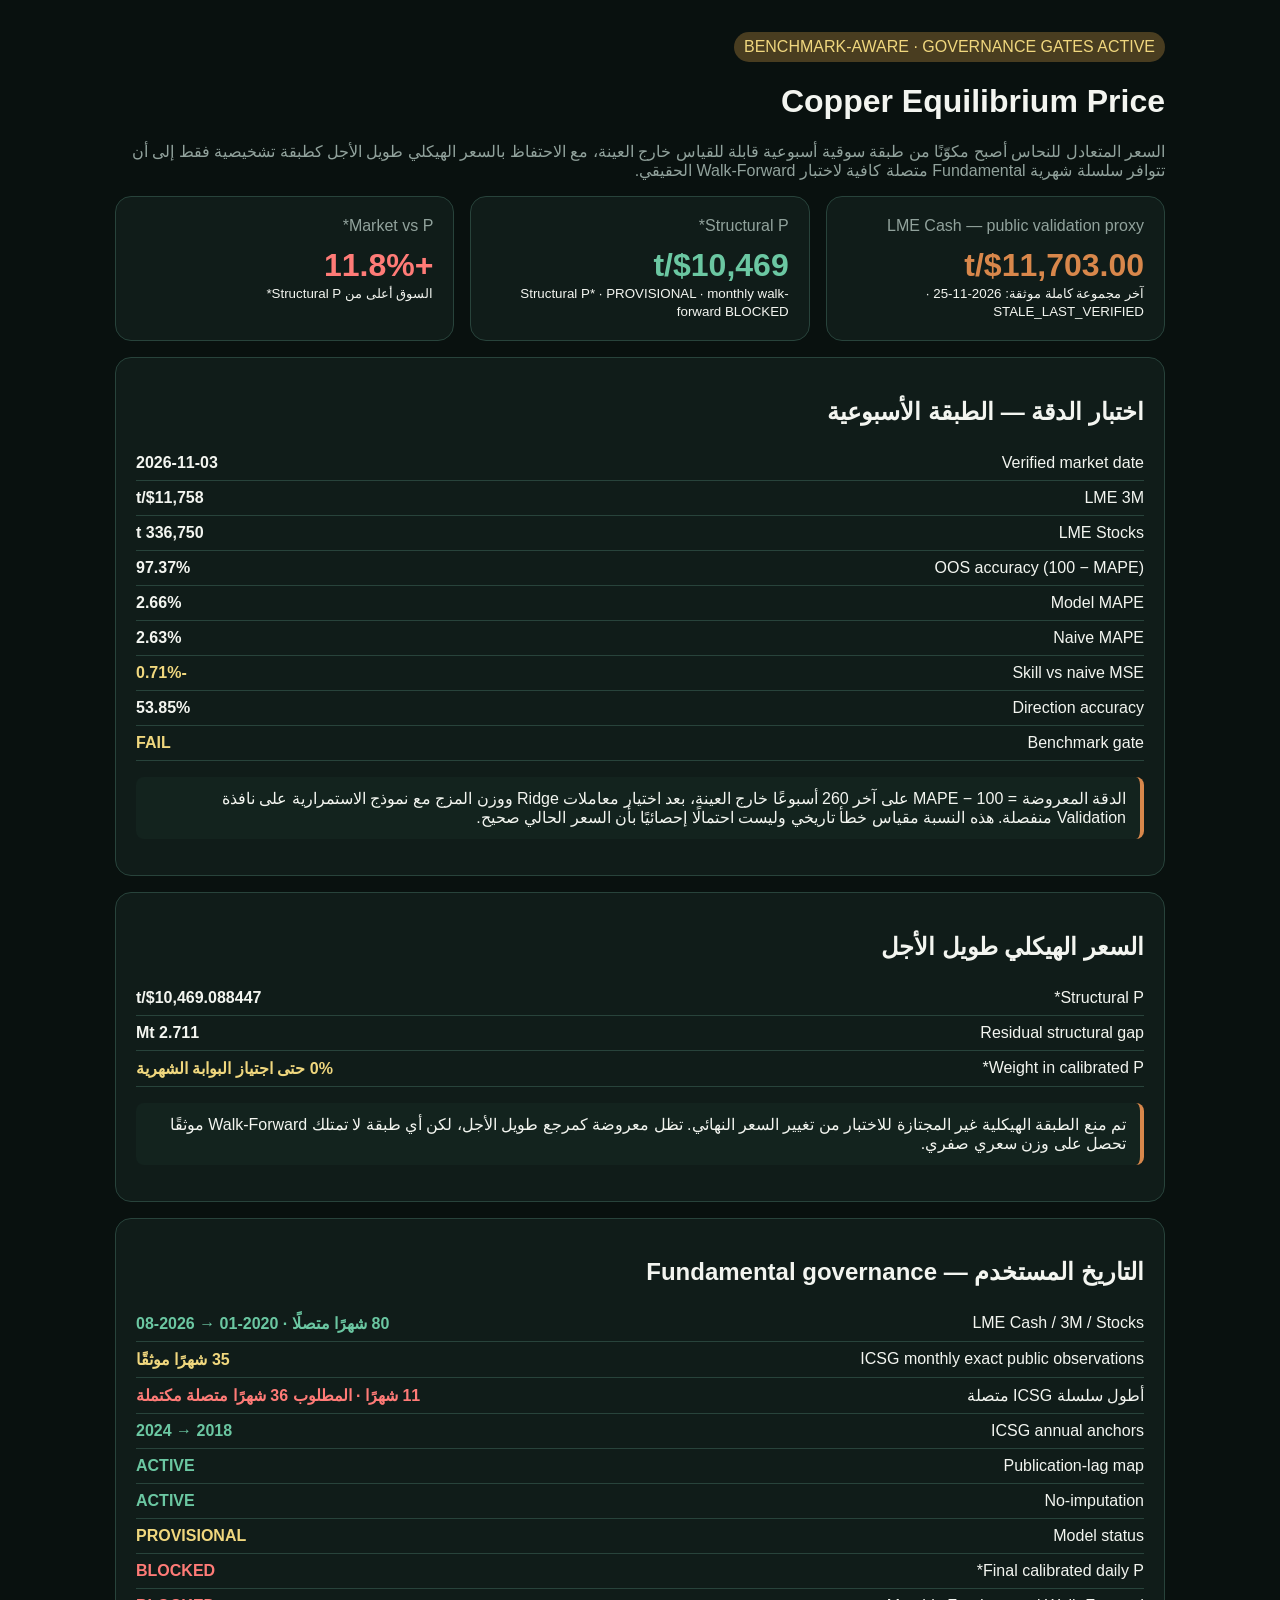
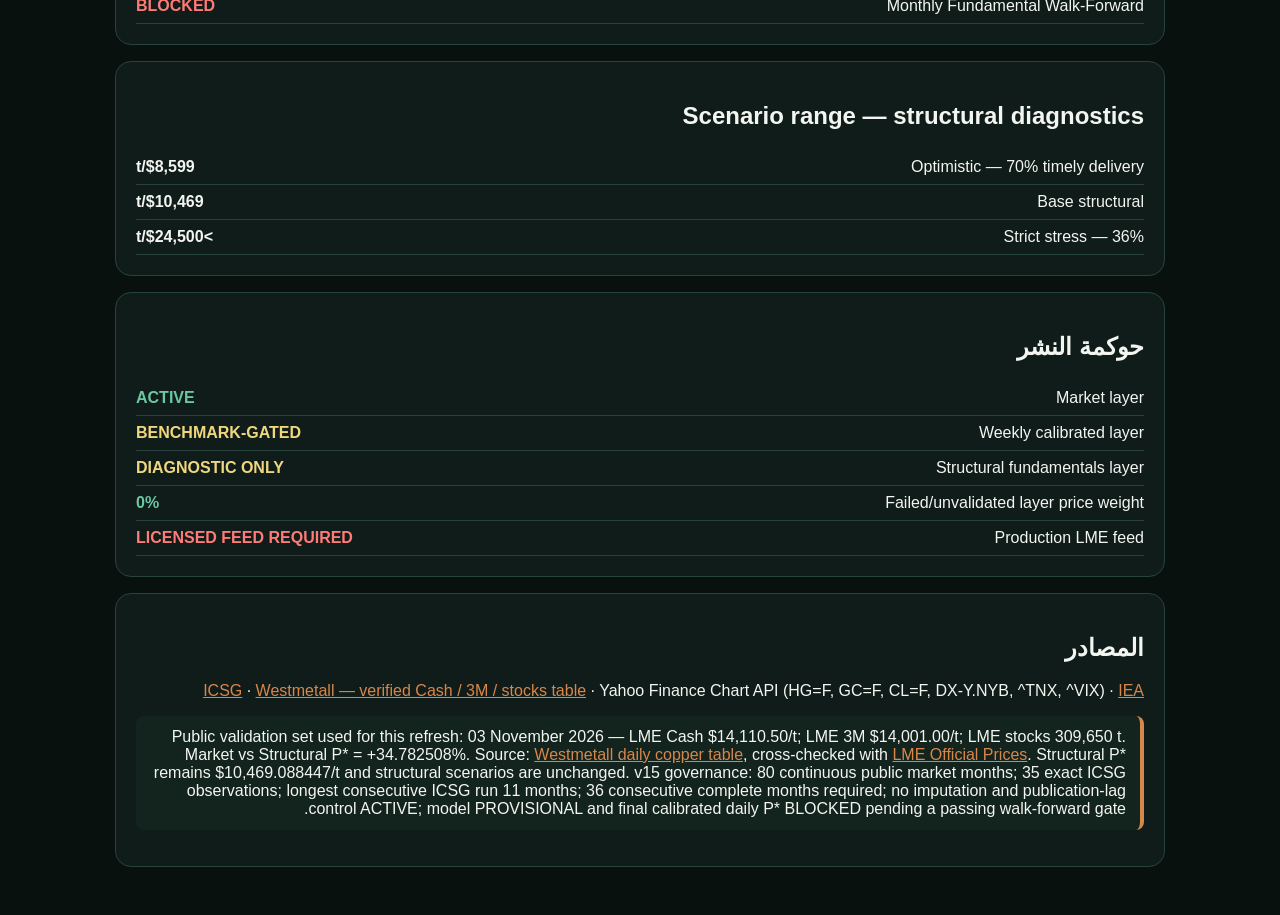
==== commit 5add2b19: "chore(copper): strict-governance daily refresh" ====
--- a/docs/index.html
+++ b/docs/index.html
@@ -1 +1 @@
-<!doctype html><html lang="ar" dir="rtl"><head><meta charset="utf-8"><meta name="viewport" content="width=device-width,initial-scale=1"><title>Copper Equilibrium Price</title><style>body{margin:0;background:#09110f;color:#f3f5f0;font-family:Arial,sans-serif}main{max-width:1050px;margin:auto;padding:32px}.grid{display:grid;grid-template-columns:repeat(3,1fr);gap:16px}.card,.panel{background:#101c19;border:1px solid #28433b;border-radius:16px;padding:20px;margin-bottom:16px}.card strong{display:block;font-size:32px;margin-top:12px}.muted{color:#91a29c}.copper{color:#d8874b}.green{color:#6bc7a2}.red{color:#ff7b77}.yellow{color:#f0d77e}.badge{display:inline-block;padding:6px 10px;border-radius:999px;background:#493d20;color:#f0d77e}.row{display:flex;justify-content:space-between;gap:18px;padding:8px 0;border-bottom:1px solid #28433b}.note{background:#13231e;border-right:4px solid #d8874b;padding:12px 14px;border-radius:8px}a{color:#d8874b}@media(max-width:800px){.grid{grid-template-columns:1fr}.row{align-items:flex-start}}</style></head><body><main><div class="badge">BENCHMARK-AWARE · GOVERNANCE GATES ACTIVE</div><h1>Copper Equilibrium Price</h1><p class="muted">السعر المتعادل للنحاس أصبح مكوّنًا من طبقة سوقية أسبوعية قابلة للقياس خارج العينة، مع الاحتفاظ بالسعر الهيكلي طويل الأجل كطبقة تشخيصية فقط إلى أن تتوافر سلسلة شهرية Fundamental متصلة كافية لاختبار Walk-Forward الحقيقي.</p><section class="grid"><div class="card"><span class="muted">LME Cash — public validation proxy</span><strong class="copper">$11,703.00/t</strong><small>آخر مجموعة كاملة موثقة: 2026-11-25 · FRESH_PUBLIC_PROXY</small></div><div class="card"><span class="muted">Structural P*</span><strong class="green">$10,469/t</strong><small>Structural P* · PROVISIONAL · monthly walk-forward BLOCKED</small></div><div class="card"><span class="muted">Market vs P*</span><strong class="red">+11.8%</strong><small>السوق أعلى من Structural P*</small></div></section><section class="panel"><h2>اختبار الدقة — الطبقة الأسبوعية</h2><div class="row"><span>Verified market date</span><b>2026-11-03</b></div><div class="row"><span>LME 3M</span><b>$11,758/t</b></div><div class="row"><span>LME Stocks</span><b>336,750 t</b></div><div class="row"><span>OOS accuracy (100 − MAPE)</span><b>97.37%</b></div><div class="row"><span>Model MAPE</span><b>2.66%</b></div><div class="row"><span>Naive MAPE</span><b>2.63%</b></div><div class="row"><span>Skill vs naive MSE</span><b class="yellow">-0.71%</b></div><div class="row"><span>Direction accuracy</span><b>53.85%</b></div><div class="row"><span>Benchmark gate</span><b class="yellow">FAIL</b></div><p class="note">الدقة المعروضة = 100 − MAPE على آخر 260 أسبوعًا خارج العينة، بعد اختيار معاملات Ridge ووزن المزج مع نموذج الاستمرارية على نافذة Validation منفصلة. هذه النسبة مقياس خطأ تاريخي وليست احتمالًا إحصائيًا بأن السعر الحالي صحيح.</p></section><section class="panel"><h2>السعر الهيكلي طويل الأجل</h2><div class="row"><span>Structural P*</span><b>$10,469.088447/t</b></div><div class="row"><span>Residual structural gap</span><b>2.711 Mt</b></div><div class="row"><span>Weight in calibrated P*</span><b class="yellow">0% حتى اجتياز البوابة الشهرية</b></div><p class="note">تم منع الطبقة الهيكلية غير المجتازة للاختبار من تغيير السعر النهائي. تظل معروضة كمرجع طويل الأجل، لكن أي طبقة لا تمتلك Walk-Forward موثقًا تحصل على وزن سعري صفري.</p></section><section class="panel"><h2>التاريخ المستخدم — Fundamental governance</h2><div class="row"><span>LME Cash / 3M / Stocks</span><b class="green">80 شهرًا متصلًا · 2020-01 → 2026-08</b></div><div class="row"><span>ICSG monthly exact public observations</span><b class="yellow">35 شهرًا موثقًا</b></div><div class="row"><span>أطول سلسلة ICSG متصلة</span><b class="red">11 شهرًا · المطلوب 36 شهرًا متصلة مكتملة</b></div><div class="row"><span>ICSG annual anchors</span><b class="green">2018 → 2024</b></div><div class="row"><span>Publication-lag map</span><b class="green">ACTIVE</b></div><div class="row"><span>No-imputation</span><b class="green">ACTIVE</b></div><div class="row"><span>Model status</span><b class="yellow">PROVISIONAL</b></div><div class="row"><span>Final calibrated daily P*</span><b class="red">BLOCKED</b></div><div class="row"><span>Monthly Fundamental Walk-Forward</span><b class="red">BLOCKED</b></div></section><section class="panel"><h2>Scenario range — structural diagnostics</h2><div class="row"><span>Optimistic — 70% timely delivery</span><b>$8,599/t</b></div><div class="row"><span>Base structural</span><b>$10,469/t</b></div><div class="row"><span>Strict stress — 36%</span><b>&gt;$24,500/t</b></div></section><section class="panel"><h2>حوكمة النشر</h2><div class="row"><span>Market layer</span><b class="green">ACTIVE</b></div><div class="row"><span>Weekly calibrated layer</span><b class="yellow">BENCHMARK-GATED</b></div><div class="row"><span>Structural fundamentals layer</span><b class="yellow">DIAGNOSTIC ONLY</b></div><div class="row"><span>Failed/unvalidated layer price weight</span><b class="green">0%</b></div><div class="row"><span>Production LME feed</span><b class="red">LICENSED FEED REQUIRED</b></div></section><section class="panel"><h2>المصادر</h2><p><a href="https://icsg.org/statistical/" target="_blank">ICSG</a> · <a href="https://www.westmetall.com/en/markdaten.php?action=table&field=LME_Cu_cash" target="_blank">Westmetall — verified Cash / 3M / stocks table</a> · Yahoo Finance Chart API (HG=F, GC=F, CL=F, DX-Y.NYB, ^TNX, ^VIX) · <a href="https://www.iea.org/reports/copper-2" target="_blank">IEA</a></p><p class="note">Public validation set used for this refresh: 03 November 2026 — LME Cash $14,110.50/t; LME 3M $14,001.00/t; LME stocks 309,650 t. Market vs Structural P* = +34.782508%. Source: <a href="https://www.westmetall.com/en/markdaten.php?action=table&amp;field=LME_Cu_cash">Westmetall daily copper table</a>, cross-checked with <a href="https://www.lme.com/Market-data/Reports-and-data/LME-Official-Prices">LME Official Prices</a>. Structural P* remains $10,469.088447/t and structural scenarios are unchanged. v15 governance: 80 continuous public market months; 35 exact ICSG observations; longest consecutive ICSG run 11 months; 36 consecutive complete months required; no imputation and publication-lag control ACTIVE; model PROVISIONAL and final calibrated daily P* BLOCKED pending a passing walk-forward gate.</p></section></main></body></html>
+<!doctype html><html lang="ar" dir="rtl"><head><meta charset="utf-8"><meta name="viewport" content="width=device-width,initial-scale=1"><title>Copper Equilibrium Price</title><style>body{margin:0;background:#09110f;color:#f3f5f0;font-family:Arial,sans-serif}main{max-width:1050px;margin:auto;padding:32px}.grid{display:grid;grid-template-columns:repeat(3,1fr);gap:16px}.card,.panel{background:#101c19;border:1px solid #28433b;border-radius:16px;padding:20px;margin-bottom:16px}.card strong{display:block;font-size:32px;margin-top:12px}.muted{color:#91a29c}.copper{color:#d8874b}.green{color:#6bc7a2}.red{color:#ff7b77}.yellow{color:#f0d77e}.badge{display:inline-block;padding:6px 10px;border-radius:999px;background:#493d20;color:#f0d77e}.row{display:flex;justify-content:space-between;gap:18px;padding:8px 0;border-bottom:1px solid #28433b}.note{background:#13231e;border-right:4px solid #d8874b;padding:12px 14px;border-radius:8px}a{color:#d8874b}@media(max-width:800px){.grid{grid-template-columns:1fr}.row{align-items:flex-start}}</style></head><body><main><div class="badge">BENCHMARK-AWARE · GOVERNANCE GATES ACTIVE</div><h1>Copper Equilibrium Price</h1><p class="muted">السعر المتعادل للنحاس أصبح مكوّنًا من طبقة سوقية أسبوعية قابلة للقياس خارج العينة، مع الاحتفاظ بالسعر الهيكلي طويل الأجل كطبقة تشخيصية فقط إلى أن تتوافر سلسلة شهرية Fundamental متصلة كافية لاختبار Walk-Forward الحقيقي.</p><section class="grid"><div class="card"><span class="muted">LME Cash — public validation proxy</span><strong class="copper">$11,703.00/t</strong><small>آخر مجموعة كاملة موثقة: 2026-11-25 · STALE_LAST_VERIFIED</small></div><div class="card"><span class="muted">Structural P*</span><strong class="green">$10,469/t</strong><small>Structural P* · PROVISIONAL · monthly walk-forward BLOCKED</small></div><div class="card"><span class="muted">Market vs P*</span><strong class="red">+11.8%</strong><small>السوق أعلى من Structural P*</small></div></section><section class="panel"><h2>اختبار الدقة — الطبقة الأسبوعية</h2><div class="row"><span>Verified market date</span><b>2026-11-03</b></div><div class="row"><span>LME 3M</span><b>$11,758/t</b></div><div class="row"><span>LME Stocks</span><b>336,750 t</b></div><div class="row"><span>OOS accuracy (100 − MAPE)</span><b>97.37%</b></div><div class="row"><span>Model MAPE</span><b>2.66%</b></div><div class="row"><span>Naive MAPE</span><b>2.63%</b></div><div class="row"><span>Skill vs naive MSE</span><b class="yellow">-0.71%</b></div><div class="row"><span>Direction accuracy</span><b>53.85%</b></div><div class="row"><span>Benchmark gate</span><b class="yellow">FAIL</b></div><p class="note">الدقة المعروضة = 100 − MAPE على آخر 260 أسبوعًا خارج العينة، بعد اختيار معاملات Ridge ووزن المزج مع نموذج الاستمرارية على نافذة Validation منفصلة. هذه النسبة مقياس خطأ تاريخي وليست احتمالًا إحصائيًا بأن السعر الحالي صحيح.</p></section><section class="panel"><h2>السعر الهيكلي طويل الأجل</h2><div class="row"><span>Structural P*</span><b>$10,469.088447/t</b></div><div class="row"><span>Residual structural gap</span><b>2.711 Mt</b></div><div class="row"><span>Weight in calibrated P*</span><b class="yellow">0% حتى اجتياز البوابة الشهرية</b></div><p class="note">تم منع الطبقة الهيكلية غير المجتازة للاختبار من تغيير السعر النهائي. تظل معروضة كمرجع طويل الأجل، لكن أي طبقة لا تمتلك Walk-Forward موثقًا تحصل على وزن سعري صفري.</p></section><section class="panel"><h2>التاريخ المستخدم — Fundamental governance</h2><div class="row"><span>LME Cash / 3M / Stocks</span><b class="green">80 شهرًا متصلًا · 2020-01 → 2026-08</b></div><div class="row"><span>ICSG monthly exact public observations</span><b class="yellow">35 شهرًا موثقًا</b></div><div class="row"><span>أطول سلسلة ICSG متصلة</span><b class="red">11 شهرًا · المطلوب 36 شهرًا متصلة مكتملة</b></div><div class="row"><span>ICSG annual anchors</span><b class="green">2018 → 2024</b></div><div class="row"><span>Publication-lag map</span><b class="green">ACTIVE</b></div><div class="row"><span>No-imputation</span><b class="green">ACTIVE</b></div><div class="row"><span>Model status</span><b class="yellow">PROVISIONAL</b></div><div class="row"><span>Final calibrated daily P*</span><b class="red">BLOCKED</b></div><div class="row"><span>Monthly Fundamental Walk-Forward</span><b class="red">BLOCKED</b></div></section><section class="panel"><h2>Scenario range — structural diagnostics</h2><div class="row"><span>Optimistic — 70% timely delivery</span><b>$8,599/t</b></div><div class="row"><span>Base structural</span><b>$10,469/t</b></div><div class="row"><span>Strict stress — 36%</span><b>&gt;$24,500/t</b></div></section><section class="panel"><h2>حوكمة النشر</h2><div class="row"><span>Market layer</span><b class="green">ACTIVE</b></div><div class="row"><span>Weekly calibrated layer</span><b class="yellow">BENCHMARK-GATED</b></div><div class="row"><span>Structural fundamentals layer</span><b class="yellow">DIAGNOSTIC ONLY</b></div><div class="row"><span>Failed/unvalidated layer price weight</span><b class="green">0%</b></div><div class="row"><span>Production LME feed</span><b class="red">LICENSED FEED REQUIRED</b></div></section><section class="panel"><h2>المصادر</h2><p><a href="https://icsg.org/statistical/" target="_blank">ICSG</a> · <a href="https://www.westmetall.com/en/markdaten.php?action=table&field=LME_Cu_cash" target="_blank">Westmetall — verified Cash / 3M / stocks table</a> · Yahoo Finance Chart API (HG=F, GC=F, CL=F, DX-Y.NYB, ^TNX, ^VIX) · <a href="https://www.iea.org/reports/copper-2" target="_blank">IEA</a></p><p class="note">Public validation set used for this refresh: 03 November 2026 — LME Cash $14,110.50/t; LME 3M $14,001.00/t; LME stocks 309,650 t. Market vs Structural P* = +34.782508%. Source: <a href="https://www.westmetall.com/en/markdaten.php?action=table&amp;field=LME_Cu_cash">Westmetall daily copper table</a>, cross-checked with <a href="https://www.lme.com/Market-data/Reports-and-data/LME-Official-Prices">LME Official Prices</a>. Structural P* remains $10,469.088447/t and structural scenarios are unchanged. v15 governance: 80 continuous public market months; 35 exact ICSG observations; longest consecutive ICSG run 11 months; 36 consecutive complete months required; no imputation and publication-lag control ACTIVE; model PROVISIONAL and final calibrated daily P* BLOCKED pending a passing walk-forward gate.</p></section></main></body></html>
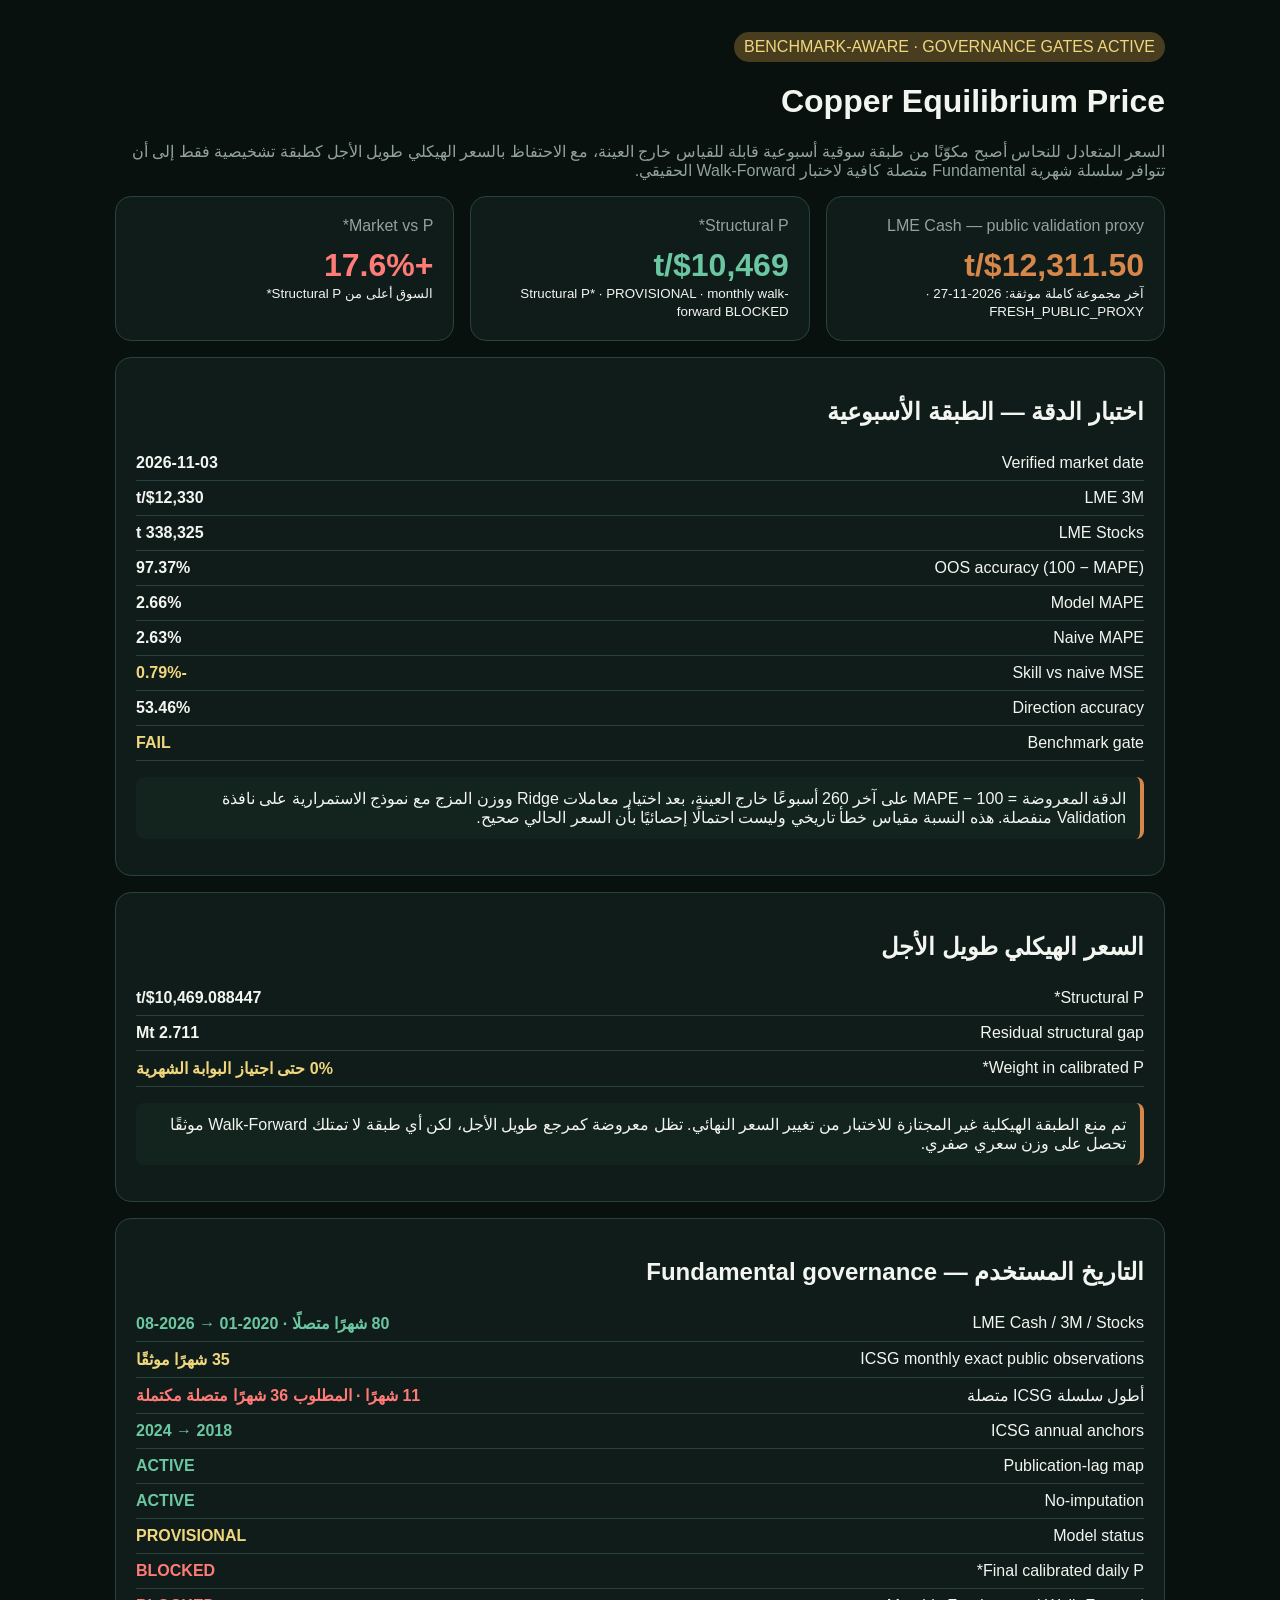
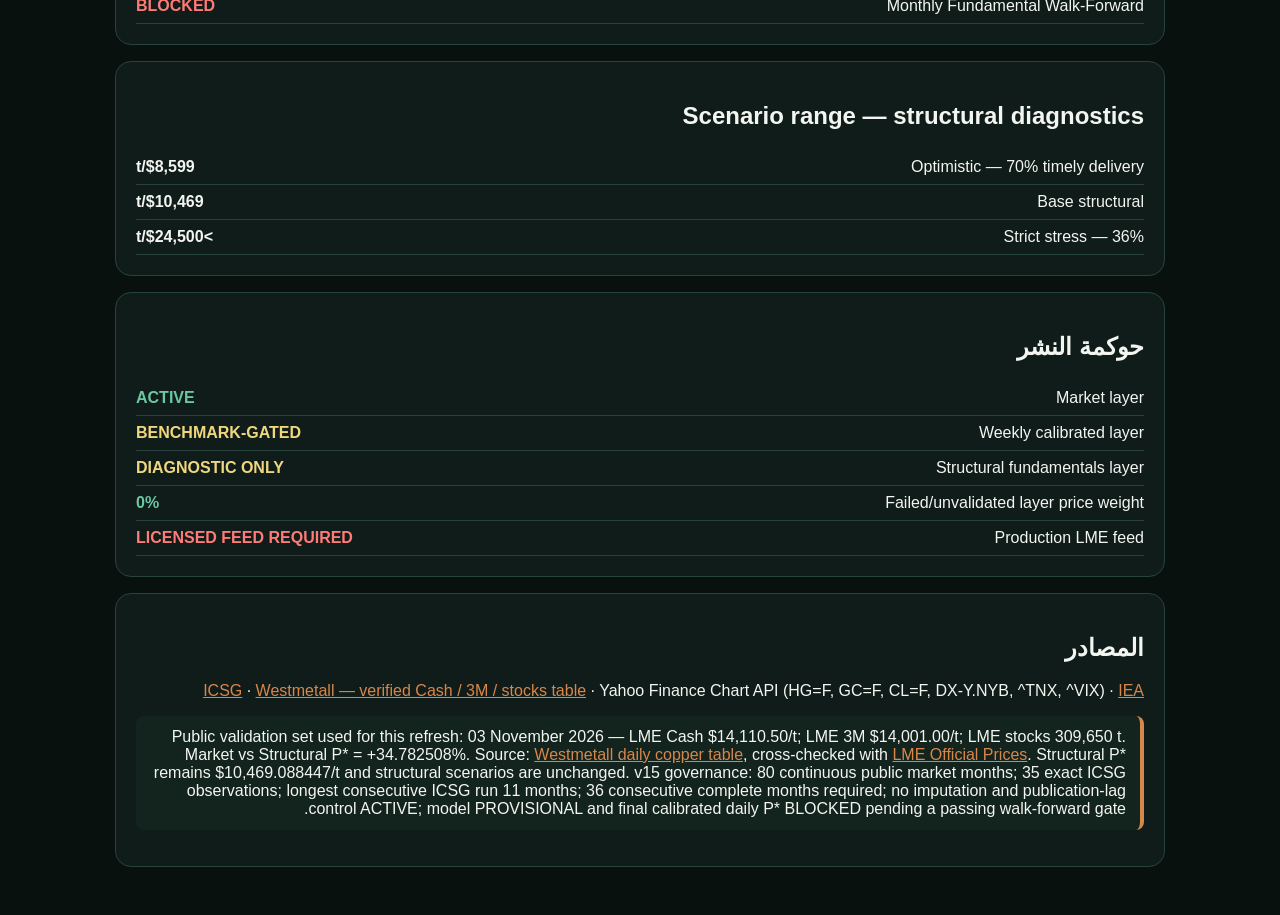
==== commit 7aeda964: "chore(copper): strict-governance daily refresh" ====
--- a/docs/index.html
+++ b/docs/index.html
@@ -1 +1 @@
-<!doctype html><html lang="ar" dir="rtl"><head><meta charset="utf-8"><meta name="viewport" content="width=device-width,initial-scale=1"><title>Copper Equilibrium Price</title><style>body{margin:0;background:#09110f;color:#f3f5f0;font-family:Arial,sans-serif}main{max-width:1050px;margin:auto;padding:32px}.grid{display:grid;grid-template-columns:repeat(3,1fr);gap:16px}.card,.panel{background:#101c19;border:1px solid #28433b;border-radius:16px;padding:20px;margin-bottom:16px}.card strong{display:block;font-size:32px;margin-top:12px}.muted{color:#91a29c}.copper{color:#d8874b}.green{color:#6bc7a2}.red{color:#ff7b77}.yellow{color:#f0d77e}.badge{display:inline-block;padding:6px 10px;border-radius:999px;background:#493d20;color:#f0d77e}.row{display:flex;justify-content:space-between;gap:18px;padding:8px 0;border-bottom:1px solid #28433b}.note{background:#13231e;border-right:4px solid #d8874b;padding:12px 14px;border-radius:8px}a{color:#d8874b}@media(max-width:800px){.grid{grid-template-columns:1fr}.row{align-items:flex-start}}</style></head><body><main><div class="badge">BENCHMARK-AWARE · GOVERNANCE GATES ACTIVE</div><h1>Copper Equilibrium Price</h1><p class="muted">السعر المتعادل للنحاس أصبح مكوّنًا من طبقة سوقية أسبوعية قابلة للقياس خارج العينة، مع الاحتفاظ بالسعر الهيكلي طويل الأجل كطبقة تشخيصية فقط إلى أن تتوافر سلسلة شهرية Fundamental متصلة كافية لاختبار Walk-Forward الحقيقي.</p><section class="grid"><div class="card"><span class="muted">LME Cash — public validation proxy</span><strong class="copper">$11,703.00/t</strong><small>آخر مجموعة كاملة موثقة: 2026-11-25 · STALE_LAST_VERIFIED</small></div><div class="card"><span class="muted">Structural P*</span><strong class="green">$10,469/t</strong><small>Structural P* · PROVISIONAL · monthly walk-forward BLOCKED</small></div><div class="card"><span class="muted">Market vs P*</span><strong class="red">+11.8%</strong><small>السوق أعلى من Structural P*</small></div></section><section class="panel"><h2>اختبار الدقة — الطبقة الأسبوعية</h2><div class="row"><span>Verified market date</span><b>2026-11-03</b></div><div class="row"><span>LME 3M</span><b>$11,758/t</b></div><div class="row"><span>LME Stocks</span><b>336,750 t</b></div><div class="row"><span>OOS accuracy (100 − MAPE)</span><b>97.37%</b></div><div class="row"><span>Model MAPE</span><b>2.66%</b></div><div class="row"><span>Naive MAPE</span><b>2.63%</b></div><div class="row"><span>Skill vs naive MSE</span><b class="yellow">-0.71%</b></div><div class="row"><span>Direction accuracy</span><b>53.85%</b></div><div class="row"><span>Benchmark gate</span><b class="yellow">FAIL</b></div><p class="note">الدقة المعروضة = 100 − MAPE على آخر 260 أسبوعًا خارج العينة، بعد اختيار معاملات Ridge ووزن المزج مع نموذج الاستمرارية على نافذة Validation منفصلة. هذه النسبة مقياس خطأ تاريخي وليست احتمالًا إحصائيًا بأن السعر الحالي صحيح.</p></section><section class="panel"><h2>السعر الهيكلي طويل الأجل</h2><div class="row"><span>Structural P*</span><b>$10,469.088447/t</b></div><div class="row"><span>Residual structural gap</span><b>2.711 Mt</b></div><div class="row"><span>Weight in calibrated P*</span><b class="yellow">0% حتى اجتياز البوابة الشهرية</b></div><p class="note">تم منع الطبقة الهيكلية غير المجتازة للاختبار من تغيير السعر النهائي. تظل معروضة كمرجع طويل الأجل، لكن أي طبقة لا تمتلك Walk-Forward موثقًا تحصل على وزن سعري صفري.</p></section><section class="panel"><h2>التاريخ المستخدم — Fundamental governance</h2><div class="row"><span>LME Cash / 3M / Stocks</span><b class="green">80 شهرًا متصلًا · 2020-01 → 2026-08</b></div><div class="row"><span>ICSG monthly exact public observations</span><b class="yellow">35 شهرًا موثقًا</b></div><div class="row"><span>أطول سلسلة ICSG متصلة</span><b class="red">11 شهرًا · المطلوب 36 شهرًا متصلة مكتملة</b></div><div class="row"><span>ICSG annual anchors</span><b class="green">2018 → 2024</b></div><div class="row"><span>Publication-lag map</span><b class="green">ACTIVE</b></div><div class="row"><span>No-imputation</span><b class="green">ACTIVE</b></div><div class="row"><span>Model status</span><b class="yellow">PROVISIONAL</b></div><div class="row"><span>Final calibrated daily P*</span><b class="red">BLOCKED</b></div><div class="row"><span>Monthly Fundamental Walk-Forward</span><b class="red">BLOCKED</b></div></section><section class="panel"><h2>Scenario range — structural diagnostics</h2><div class="row"><span>Optimistic — 70% timely delivery</span><b>$8,599/t</b></div><div class="row"><span>Base structural</span><b>$10,469/t</b></div><div class="row"><span>Strict stress — 36%</span><b>&gt;$24,500/t</b></div></section><section class="panel"><h2>حوكمة النشر</h2><div class="row"><span>Market layer</span><b class="green">ACTIVE</b></div><div class="row"><span>Weekly calibrated layer</span><b class="yellow">BENCHMARK-GATED</b></div><div class="row"><span>Structural fundamentals layer</span><b class="yellow">DIAGNOSTIC ONLY</b></div><div class="row"><span>Failed/unvalidated layer price weight</span><b class="green">0%</b></div><div class="row"><span>Production LME feed</span><b class="red">LICENSED FEED REQUIRED</b></div></section><section class="panel"><h2>المصادر</h2><p><a href="https://icsg.org/statistical/" target="_blank">ICSG</a> · <a href="https://www.westmetall.com/en/markdaten.php?action=table&field=LME_Cu_cash" target="_blank">Westmetall — verified Cash / 3M / stocks table</a> · Yahoo Finance Chart API (HG=F, GC=F, CL=F, DX-Y.NYB, ^TNX, ^VIX) · <a href="https://www.iea.org/reports/copper-2" target="_blank">IEA</a></p><p class="note">Public validation set used for this refresh: 03 November 2026 — LME Cash $14,110.50/t; LME 3M $14,001.00/t; LME stocks 309,650 t. Market vs Structural P* = +34.782508%. Source: <a href="https://www.westmetall.com/en/markdaten.php?action=table&amp;field=LME_Cu_cash">Westmetall daily copper table</a>, cross-checked with <a href="https://www.lme.com/Market-data/Reports-and-data/LME-Official-Prices">LME Official Prices</a>. Structural P* remains $10,469.088447/t and structural scenarios are unchanged. v15 governance: 80 continuous public market months; 35 exact ICSG observations; longest consecutive ICSG run 11 months; 36 consecutive complete months required; no imputation and publication-lag control ACTIVE; model PROVISIONAL and final calibrated daily P* BLOCKED pending a passing walk-forward gate.</p></section></main></body></html>
+<!doctype html><html lang="ar" dir="rtl"><head><meta charset="utf-8"><meta name="viewport" content="width=device-width,initial-scale=1"><title>Copper Equilibrium Price</title><style>body{margin:0;background:#09110f;color:#f3f5f0;font-family:Arial,sans-serif}main{max-width:1050px;margin:auto;padding:32px}.grid{display:grid;grid-template-columns:repeat(3,1fr);gap:16px}.card,.panel{background:#101c19;border:1px solid #28433b;border-radius:16px;padding:20px;margin-bottom:16px}.card strong{display:block;font-size:32px;margin-top:12px}.muted{color:#91a29c}.copper{color:#d8874b}.green{color:#6bc7a2}.red{color:#ff7b77}.yellow{color:#f0d77e}.badge{display:inline-block;padding:6px 10px;border-radius:999px;background:#493d20;color:#f0d77e}.row{display:flex;justify-content:space-between;gap:18px;padding:8px 0;border-bottom:1px solid #28433b}.note{background:#13231e;border-right:4px solid #d8874b;padding:12px 14px;border-radius:8px}a{color:#d8874b}@media(max-width:800px){.grid{grid-template-columns:1fr}.row{align-items:flex-start}}</style></head><body><main><div class="badge">BENCHMARK-AWARE · GOVERNANCE GATES ACTIVE</div><h1>Copper Equilibrium Price</h1><p class="muted">السعر المتعادل للنحاس أصبح مكوّنًا من طبقة سوقية أسبوعية قابلة للقياس خارج العينة، مع الاحتفاظ بالسعر الهيكلي طويل الأجل كطبقة تشخيصية فقط إلى أن تتوافر سلسلة شهرية Fundamental متصلة كافية لاختبار Walk-Forward الحقيقي.</p><section class="grid"><div class="card"><span class="muted">LME Cash — public validation proxy</span><strong class="copper">$12,311.50/t</strong><small>آخر مجموعة كاملة موثقة: 2026-11-27 · FRESH_PUBLIC_PROXY</small></div><div class="card"><span class="muted">Structural P*</span><strong class="green">$10,469/t</strong><small>Structural P* · PROVISIONAL · monthly walk-forward BLOCKED</small></div><div class="card"><span class="muted">Market vs P*</span><strong class="red">+17.6%</strong><small>السوق أعلى من Structural P*</small></div></section><section class="panel"><h2>اختبار الدقة — الطبقة الأسبوعية</h2><div class="row"><span>Verified market date</span><b>2026-11-03</b></div><div class="row"><span>LME 3M</span><b>$12,330/t</b></div><div class="row"><span>LME Stocks</span><b>338,325 t</b></div><div class="row"><span>OOS accuracy (100 − MAPE)</span><b>97.37%</b></div><div class="row"><span>Model MAPE</span><b>2.66%</b></div><div class="row"><span>Naive MAPE</span><b>2.63%</b></div><div class="row"><span>Skill vs naive MSE</span><b class="yellow">-0.79%</b></div><div class="row"><span>Direction accuracy</span><b>53.46%</b></div><div class="row"><span>Benchmark gate</span><b class="yellow">FAIL</b></div><p class="note">الدقة المعروضة = 100 − MAPE على آخر 260 أسبوعًا خارج العينة، بعد اختيار معاملات Ridge ووزن المزج مع نموذج الاستمرارية على نافذة Validation منفصلة. هذه النسبة مقياس خطأ تاريخي وليست احتمالًا إحصائيًا بأن السعر الحالي صحيح.</p></section><section class="panel"><h2>السعر الهيكلي طويل الأجل</h2><div class="row"><span>Structural P*</span><b>$10,469.088447/t</b></div><div class="row"><span>Residual structural gap</span><b>2.711 Mt</b></div><div class="row"><span>Weight in calibrated P*</span><b class="yellow">0% حتى اجتياز البوابة الشهرية</b></div><p class="note">تم منع الطبقة الهيكلية غير المجتازة للاختبار من تغيير السعر النهائي. تظل معروضة كمرجع طويل الأجل، لكن أي طبقة لا تمتلك Walk-Forward موثقًا تحصل على وزن سعري صفري.</p></section><section class="panel"><h2>التاريخ المستخدم — Fundamental governance</h2><div class="row"><span>LME Cash / 3M / Stocks</span><b class="green">80 شهرًا متصلًا · 2020-01 → 2026-08</b></div><div class="row"><span>ICSG monthly exact public observations</span><b class="yellow">35 شهرًا موثقًا</b></div><div class="row"><span>أطول سلسلة ICSG متصلة</span><b class="red">11 شهرًا · المطلوب 36 شهرًا متصلة مكتملة</b></div><div class="row"><span>ICSG annual anchors</span><b class="green">2018 → 2024</b></div><div class="row"><span>Publication-lag map</span><b class="green">ACTIVE</b></div><div class="row"><span>No-imputation</span><b class="green">ACTIVE</b></div><div class="row"><span>Model status</span><b class="yellow">PROVISIONAL</b></div><div class="row"><span>Final calibrated daily P*</span><b class="red">BLOCKED</b></div><div class="row"><span>Monthly Fundamental Walk-Forward</span><b class="red">BLOCKED</b></div></section><section class="panel"><h2>Scenario range — structural diagnostics</h2><div class="row"><span>Optimistic — 70% timely delivery</span><b>$8,599/t</b></div><div class="row"><span>Base structural</span><b>$10,469/t</b></div><div class="row"><span>Strict stress — 36%</span><b>&gt;$24,500/t</b></div></section><section class="panel"><h2>حوكمة النشر</h2><div class="row"><span>Market layer</span><b class="green">ACTIVE</b></div><div class="row"><span>Weekly calibrated layer</span><b class="yellow">BENCHMARK-GATED</b></div><div class="row"><span>Structural fundamentals layer</span><b class="yellow">DIAGNOSTIC ONLY</b></div><div class="row"><span>Failed/unvalidated layer price weight</span><b class="green">0%</b></div><div class="row"><span>Production LME feed</span><b class="red">LICENSED FEED REQUIRED</b></div></section><section class="panel"><h2>المصادر</h2><p><a href="https://icsg.org/statistical/" target="_blank">ICSG</a> · <a href="https://www.westmetall.com/en/markdaten.php?action=table&field=LME_Cu_cash" target="_blank">Westmetall — verified Cash / 3M / stocks table</a> · Yahoo Finance Chart API (HG=F, GC=F, CL=F, DX-Y.NYB, ^TNX, ^VIX) · <a href="https://www.iea.org/reports/copper-2" target="_blank">IEA</a></p><p class="note">Public validation set used for this refresh: 03 November 2026 — LME Cash $14,110.50/t; LME 3M $14,001.00/t; LME stocks 309,650 t. Market vs Structural P* = +34.782508%. Source: <a href="https://www.westmetall.com/en/markdaten.php?action=table&amp;field=LME_Cu_cash">Westmetall daily copper table</a>, cross-checked with <a href="https://www.lme.com/Market-data/Reports-and-data/LME-Official-Prices">LME Official Prices</a>. Structural P* remains $10,469.088447/t and structural scenarios are unchanged. v15 governance: 80 continuous public market months; 35 exact ICSG observations; longest consecutive ICSG run 11 months; 36 consecutive complete months required; no imputation and publication-lag control ACTIVE; model PROVISIONAL and final calibrated daily P* BLOCKED pending a passing walk-forward gate.</p></section></main></body></html>
